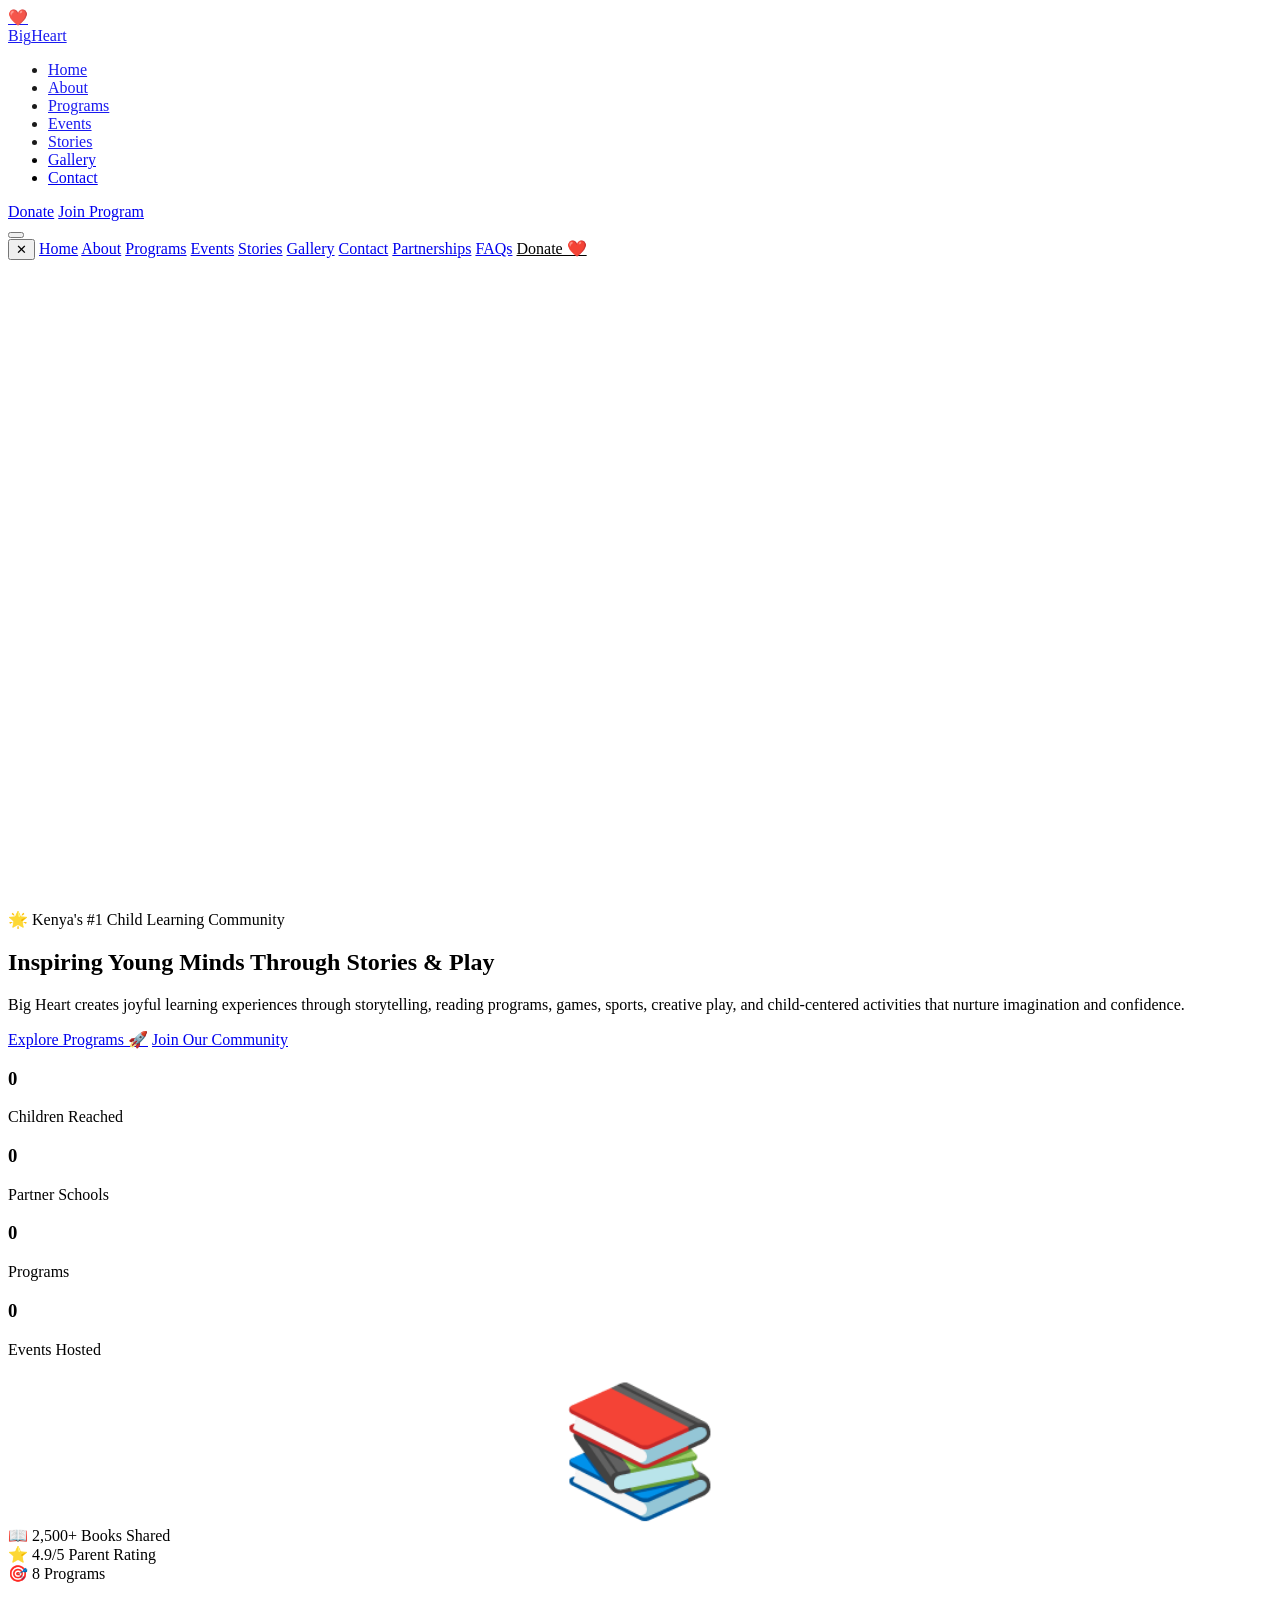
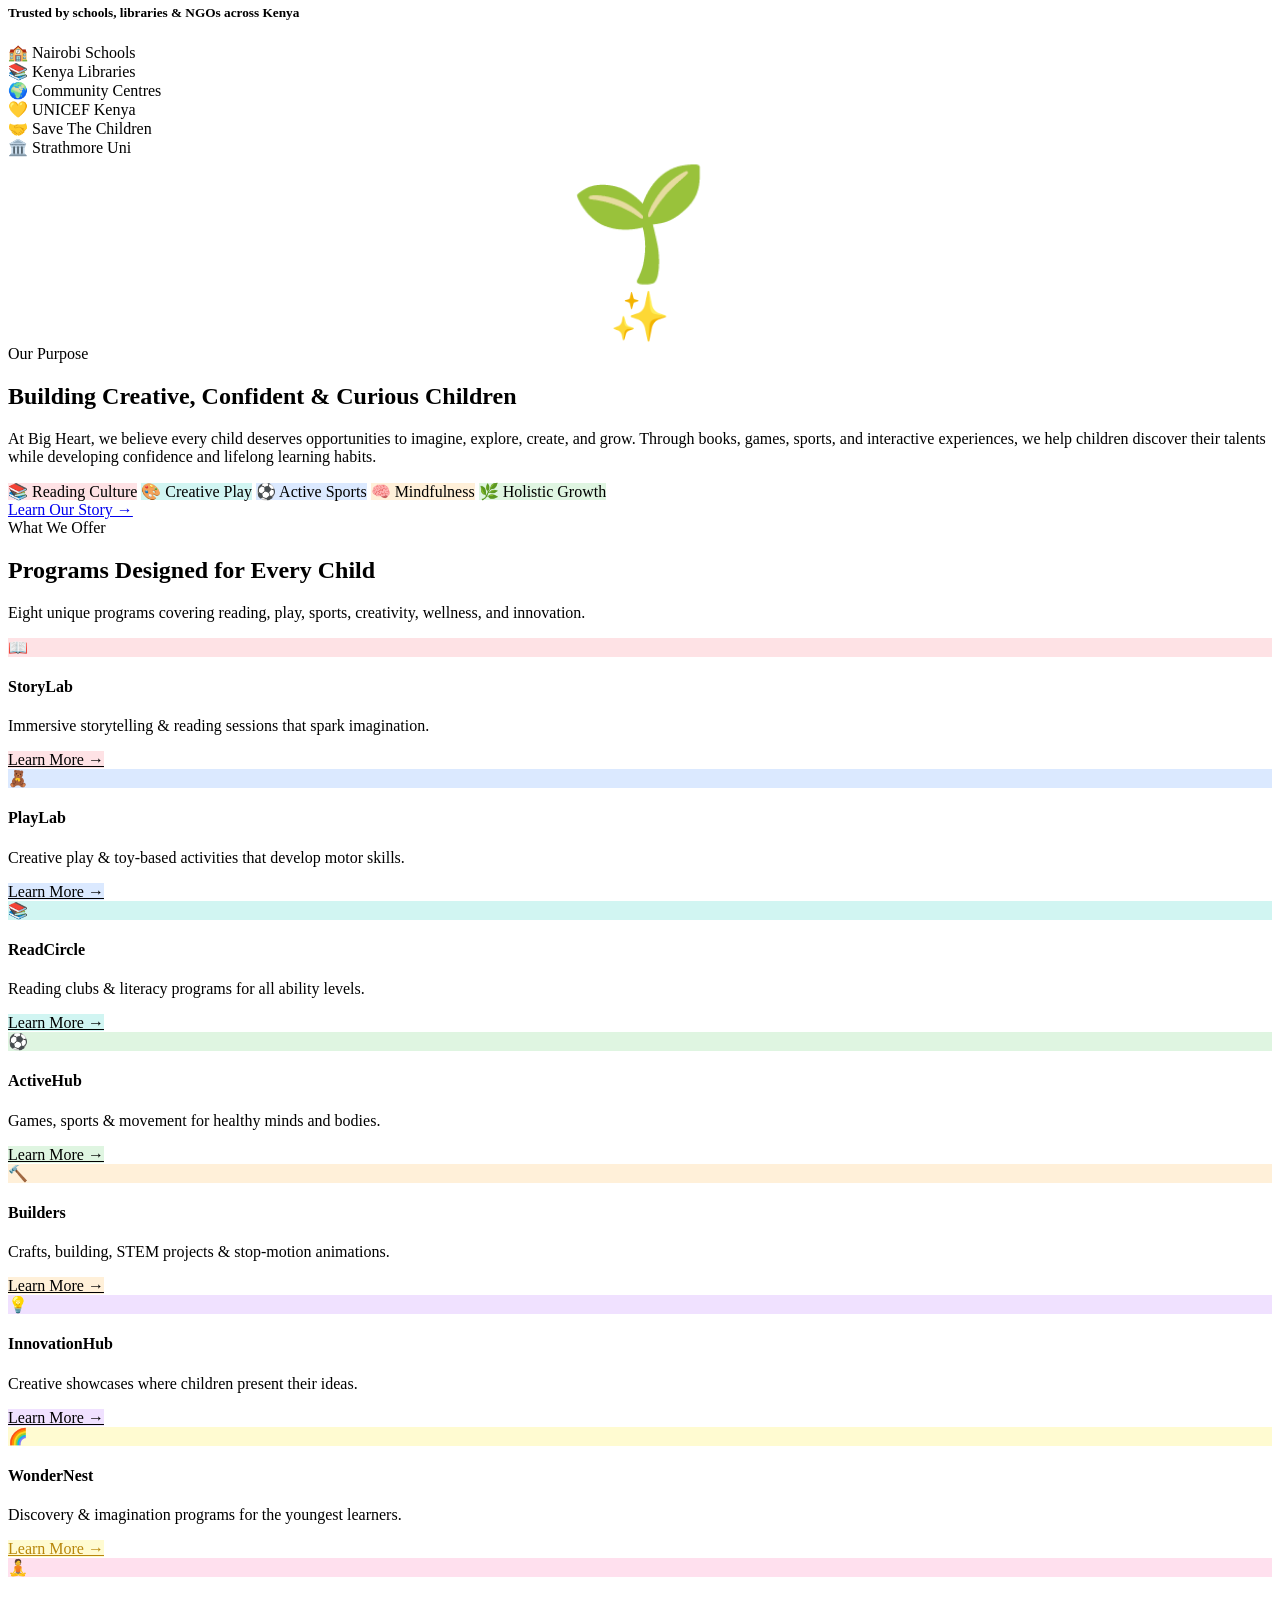
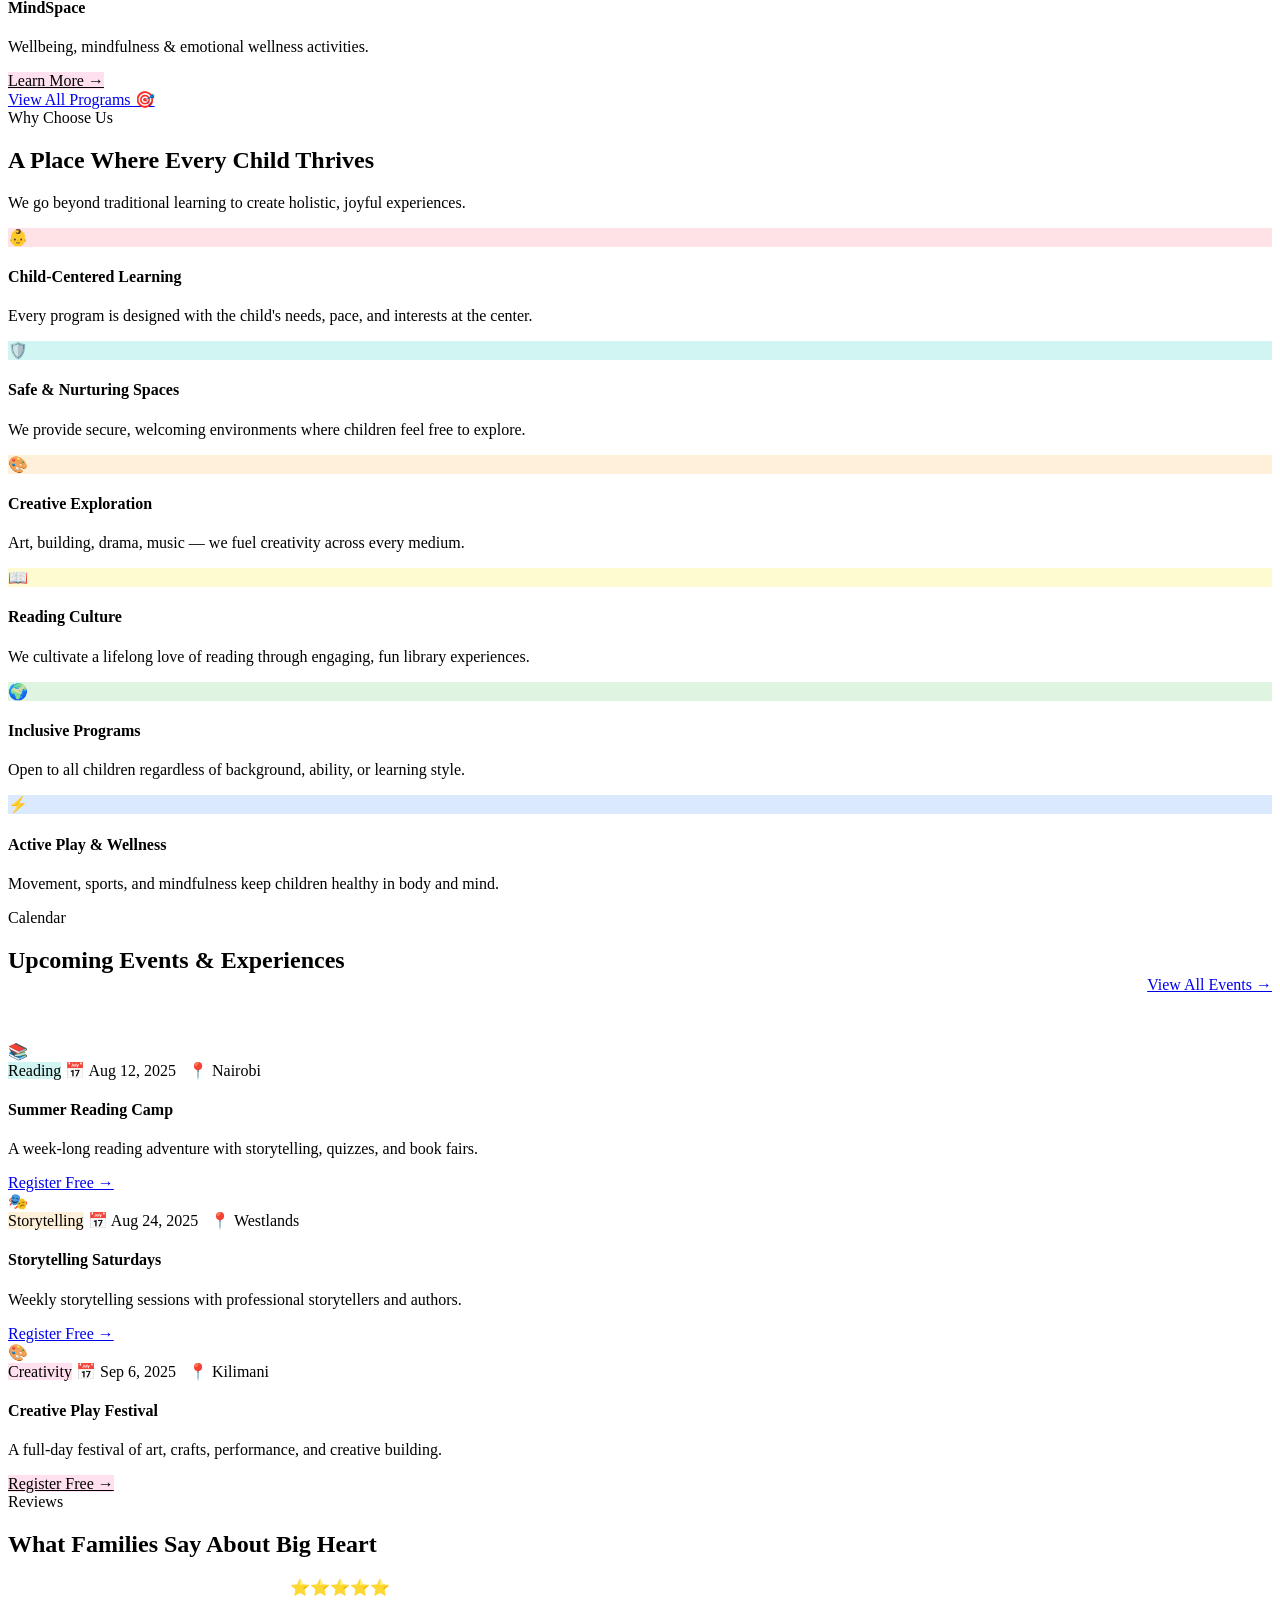
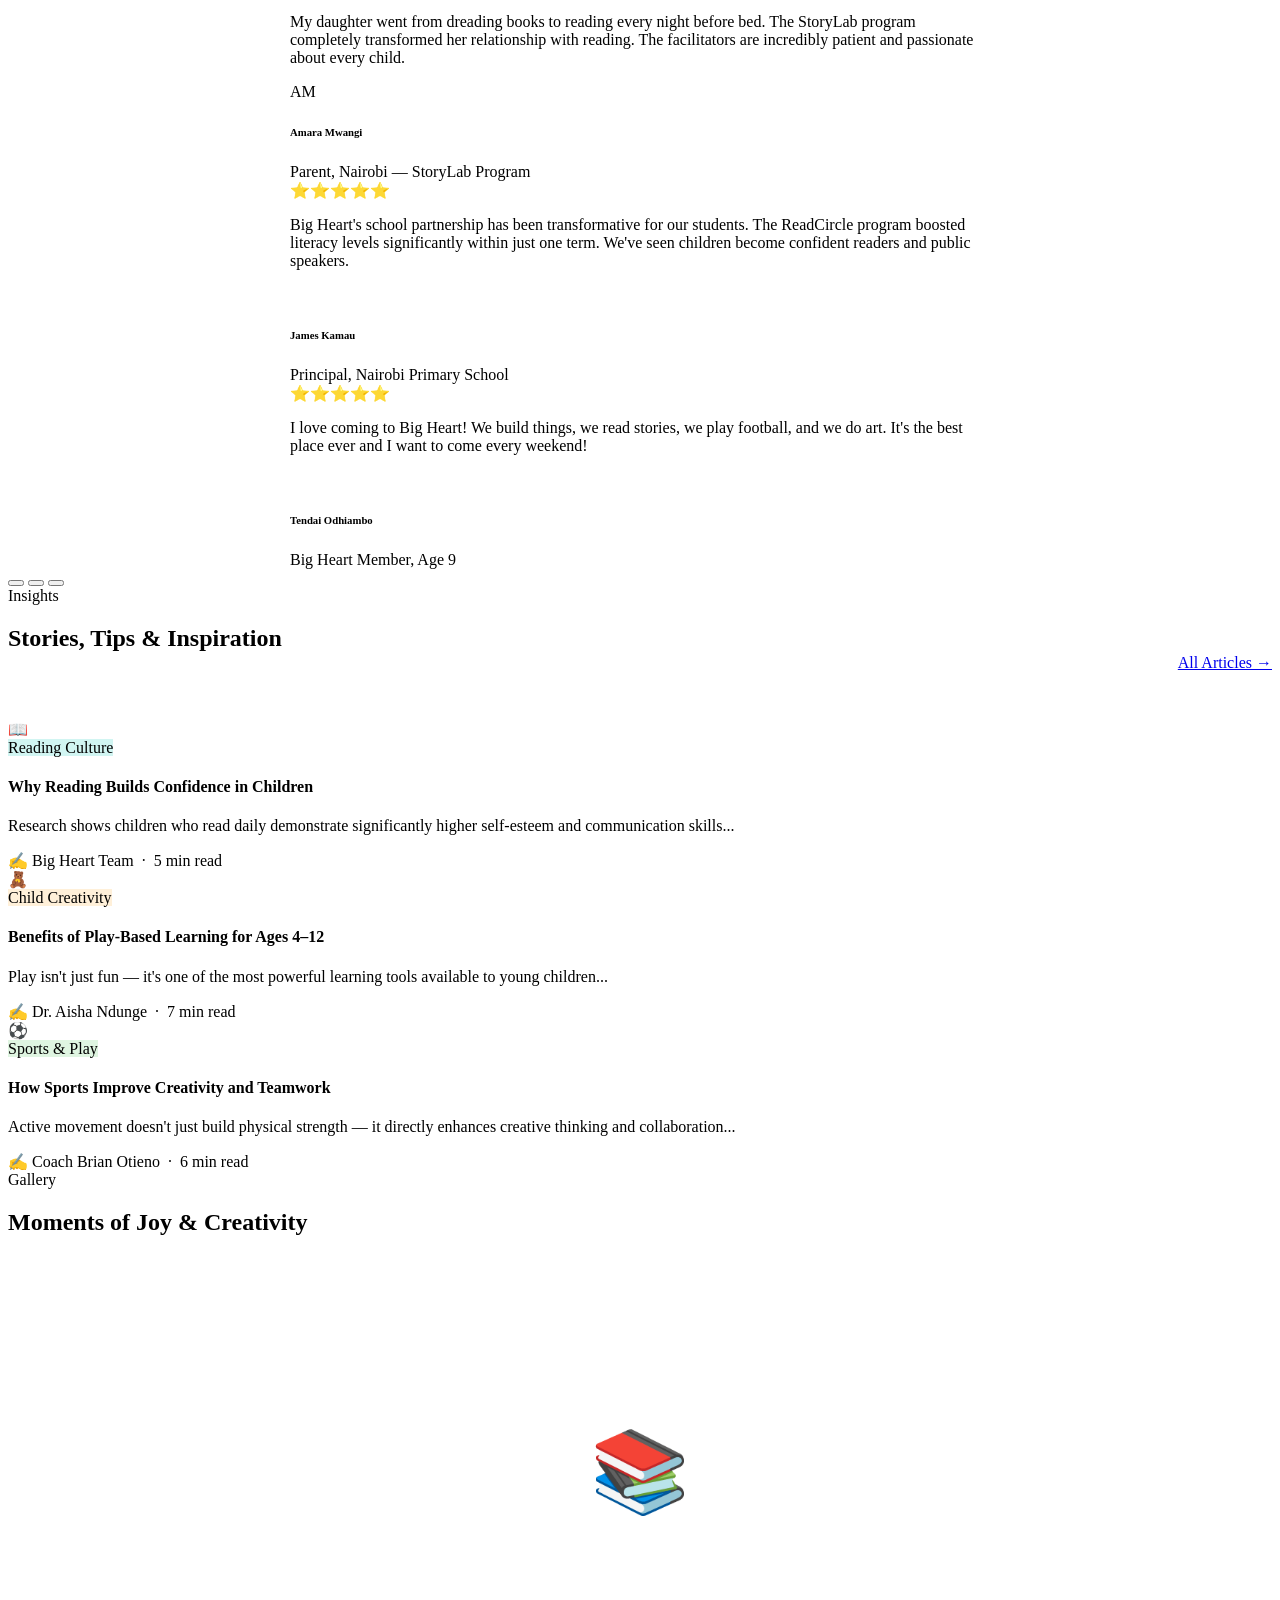
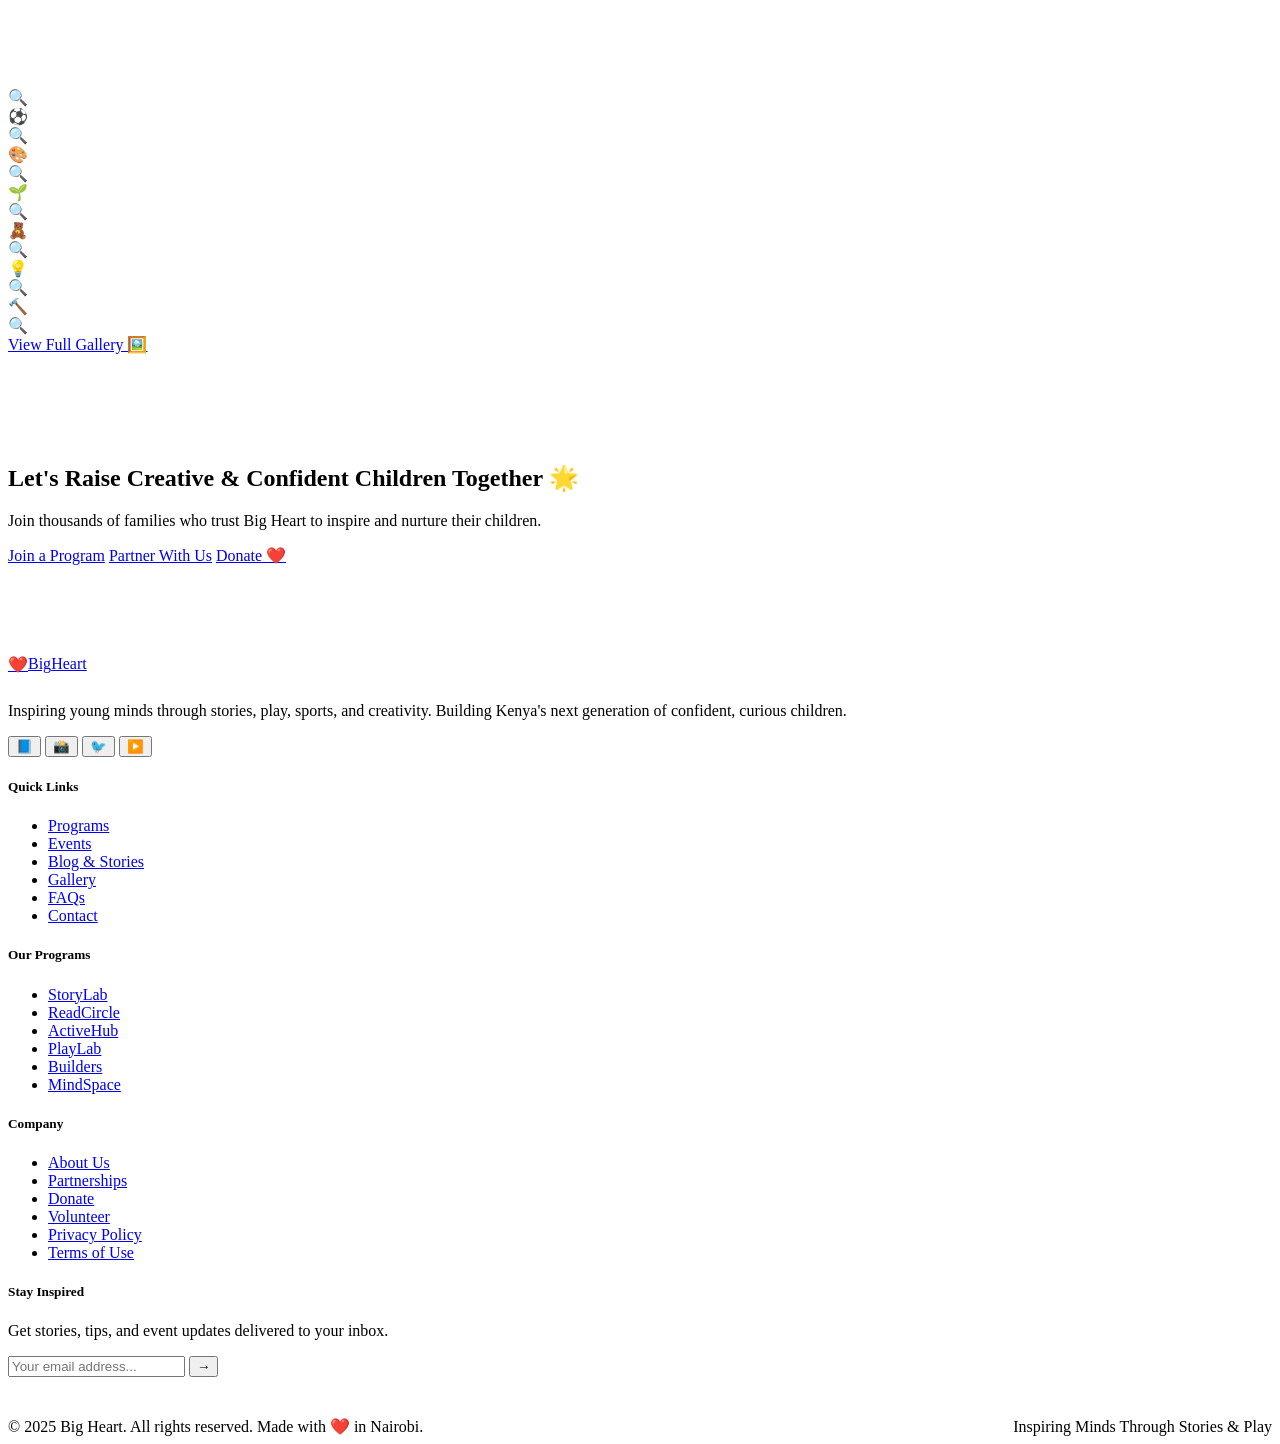
==== index.html @ 37928554 "big heart" ====
<!DOCTYPE html>
<html lang="en">
<head>
  <meta charset="UTF-8" />
  <meta name="viewport" content="width=device-width, initial-scale=1.0" />
  <title>Big Heart — Inspiring Minds Through Stories & Play</title>
  <meta name="description" content="Big Heart creates joyful learning experiences through storytelling, reading programs, games, sports, creative play, and child-centered activities." />
  <link rel="stylesheet" href="css/style.css" />
  <style>
    /* Homepage specific */
    .hero { background: var(--cream); }
    .programs-section { background: var(--parchment); }
    .why-section { background: white; }
    .events-section { background: var(--cream); }
    .blog-section { background: var(--parchment); }
    .gallery-section { background: white; }
    .cta-section { background: var(--gray); padding: 90px 0; }
  </style>
</head>
<body>

<!-- NAVIGATION -->
<nav class="navbar" role="navigation">
  <div class="container nav-inner">
    <a href="index.html" class="nav-logo">
      <div class="nav-logo-icon">❤️</div>
      <span class="nav-logo-text">Big<span>Heart</span></span>
    </a>
    <ul class="nav-links">
      <li><a href="index.html">Home</a></li>
      <li><a href="about.html">About</a></li>
      <li><a href="programs.html">Programs</a></li>
      <li><a href="events.html">Events</a></li>
      <li><a href="stories.html">Stories</a></li>
      <li><a href="gallery.html">Gallery</a></li>
      <li><a href="contact.html">Contact</a></li>
    </ul>
    <div class="nav-actions">
      <a href="donate.html" class="btn btn-primary btn-sm">Donate</a>
      <a href="programs.html" class="btn btn-secondary btn-sm">Join Program</a>
    </div>
    <button class="hamburger" aria-label="Open menu">
      <span></span><span></span><span></span>
    </button>
  </div>
</nav>

<!-- MOBILE NAV -->
<div class="mobile-nav">
  <button class="mobile-close">✕</button>
  <a href="index.html">Home</a>
  <a href="about.html">About</a>
  <a href="programs.html">Programs</a>
  <a href="events.html">Events</a>
  <a href="stories.html">Stories</a>
  <a href="gallery.html">Gallery</a>
  <a href="contact.html">Contact</a>
  <a href="partnerships.html">Partnerships</a>
  <a href="faq.html">FAQs</a>
  <a href="donate.html" style="color:var(--red);">Donate ❤️</a>
</div>

<!-- HERO -->
<section class="hero">
  <!-- Floating background shapes -->
  <div class="float-shape" style="width:300px;height:300px;background:var(--yellow);top:-80px;right:10%;animation-delay:0s;"></div>
  <div class="float-shape" style="width:200px;height:200px;background:var(--red);bottom:10%;right:5%;animation-delay:1.5s;"></div>
  <div class="float-shape" style="width:150px;height:150px;background:var(--teal);top:30%;left:-60px;animation-delay:0.8s;"></div>

  <div class="container">
    <div class="hero-inner">
      <div class="hero-content fade-in">
        <div class="hero-badge">
          <span>🌟</span> Kenya's #1 Child Learning Community
        </div>
        <h1>Inspiring Young Minds Through <span>Stories</span> & <span class="teal">Play</span></h1>
        <p class="hero-sub">Big Heart creates joyful learning experiences through storytelling, reading programs, games, sports, creative play, and child-centered activities that nurture imagination and confidence.</p>
        <div class="hero-ctas">
          <a href="programs.html" class="btn btn-primary btn-lg">Explore Programs 🚀</a>
          <a href="about.html" class="btn btn-secondary btn-lg">Join Our Community</a>
        </div>
        <div class="hero-stats">
          <div class="stat-item">
            <h3><span data-count="2500" data-suffix="+">0</span></h3>
            <p>Children Reached</p>
          </div>
          <div class="stat-item">
            <h3><span data-count="48" data-suffix="+">0</span></h3>
            <p>Partner Schools</p>
          </div>
          <div class="stat-item">
            <h3><span data-count="8">0</span></h3>
            <p>Programs</p>
          </div>
          <div class="stat-item">
            <h3><span data-count="120" data-suffix="+">0</span></h3>
            <p>Events Hosted</p>
          </div>
        </div>
      </div>

      <div class="hero-visual fade-in">
        <div class="hero-img-wrapper">
          <!-- Decorative circle with emoji art when no real image -->
          <div style="width:100%;height:100%;display:flex;align-items:center;justify-content:center;font-size:8rem;background:linear-gradient(135deg,var(--yellow),var(--orange),var(--red));">📚</div>
        </div>
        <div class="hero-float hero-float-1">
          <span>📖</span> 2,500+ Books Shared
        </div>
        <div class="hero-float hero-float-2">
          <span>⭐</span> 4.9/5 Parent Rating
        </div>
        <div class="hero-float hero-float-3">
          <span>🎯</span> 8 Programs
        </div>
      </div>
    </div>
  </div>
</section>

<!-- TRUSTED BY -->
<div class="trusted-bar">
  <div class="container">
    <h5>Trusted by schools, libraries & NGOs across Kenya</h5>
    <div class="logo-strip">
      <div class="logo-item"><span class="logo-icon">🏫</span> Nairobi Schools</div>
      <div class="logo-item"><span class="logo-icon">📚</span> Kenya Libraries</div>
      <div class="logo-item"><span class="logo-icon">🌍</span> Community Centres</div>
      <div class="logo-item"><span class="logo-icon">💛</span> UNICEF Kenya</div>
      <div class="logo-item"><span class="logo-icon">🤝</span> Save The Children</div>
      <div class="logo-item"><span class="logo-icon">🏛️</span> Strathmore Uni</div>
    </div>
  </div>
</div>

<!-- ABOUT PREVIEW -->
<section class="about-preview">
  <div class="container">
    <div class="about-split">
      <div class="about-img-block fade-in">
        <div class="about-img-main" style="background:linear-gradient(135deg,var(--teal),var(--blue));display:flex;align-items:center;justify-content:center;font-size:7rem;">🌱</div>
        <div class="about-img-accent" style="background:linear-gradient(135deg,var(--yellow),var(--orange));display:flex;align-items:center;justify-content:center;font-size:3rem;">✨</div>
      </div>
      <div class="about-text fade-in">
        <span class="section-label section-label-teal">Our Purpose</span>
        <h2 class="section-title">Building Creative, <span style="color:var(--red);">Confident</span> & Curious Children</h2>
        <p>At Big Heart, we believe every child deserves opportunities to imagine, explore, create, and grow. Through books, games, sports, and interactive experiences, we help children discover their talents while developing confidence and lifelong learning habits.</p>
        <div class="about-values">
          <span class="value-tag" style="background:#FEE2E5;color:var(--red);">📚 Reading Culture</span>
          <span class="value-tag" style="background:#D1F5F2;color:var(--teal);">🎨 Creative Play</span>
          <span class="value-tag" style="background:#DBE9FF;color:var(--blue);">⚽ Active Sports</span>
          <span class="value-tag" style="background:#FFF0D9;color:var(--orange);">🧠 Mindfulness</span>
          <span class="value-tag" style="background:#DFF5E1;color:var(--green);">🌿 Holistic Growth</span>
        </div>
        <a href="about.html" class="btn btn-primary">Learn Our Story →</a>
      </div>
    </div>
  </div>
</section>

<!-- PROGRAMS OVERVIEW -->
<section class="programs-section">
  <div class="container">
    <div class="section-header center">
      <span class="section-label section-label-orange">What We Offer</span>
      <h2 class="section-title">Programs Designed for <span style="color:var(--red);">Every Child</span></h2>
      <p class="section-subtitle">Eight unique programs covering reading, play, sports, creativity, wellness, and innovation.</p>
    </div>

    <div class="grid-4">
      <div class="program-card fade-in" style="border-top-color:var(--red);">
        <div class="card-icon" style="background:#FEE2E5;">📖</div>
        <h4>StoryLab</h4>
        <p>Immersive storytelling & reading sessions that spark imagination.</p>
        <a href="programs.html#storylab" class="btn btn-sm" style="background:#FEE2E5;color:var(--red);">Learn More →</a>
      </div>
      <div class="program-card fade-in" style="border-top-color:var(--blue);">
        <div class="card-icon" style="background:#DBE9FF;">🧸</div>
        <h4>PlayLab</h4>
        <p>Creative play & toy-based activities that develop motor skills.</p>
        <a href="programs.html#playlab" class="btn btn-sm" style="background:#DBE9FF;color:var(--blue);">Learn More →</a>
      </div>
      <div class="program-card fade-in" style="border-top-color:var(--teal);">
        <div class="card-icon" style="background:#D1F5F2;">📚</div>
        <h4>ReadCircle</h4>
        <p>Reading clubs & literacy programs for all ability levels.</p>
        <a href="programs.html#readcircle" class="btn btn-sm" style="background:#D1F5F2;color:var(--teal);">Learn More →</a>
      </div>
      <div class="program-card fade-in" style="border-top-color:var(--green);">
        <div class="card-icon" style="background:#DFF5E1;">⚽</div>
        <h4>ActiveHub</h4>
        <p>Games, sports & movement for healthy minds and bodies.</p>
        <a href="programs.html#activehub" class="btn btn-sm" style="background:#DFF5E1;color:var(--green);">Learn More →</a>
      </div>
      <div class="program-card fade-in" style="border-top-color:var(--orange);">
        <div class="card-icon" style="background:#FFF0D9;">🔨</div>
        <h4>Builders</h4>
        <p>Crafts, building, STEM projects & stop-motion animations.</p>
        <a href="programs.html#builders" class="btn btn-sm" style="background:#FFF0D9;color:var(--orange);">Learn More →</a>
      </div>
      <div class="program-card fade-in" style="border-top-color:var(--purple);">
        <div class="card-icon" style="background:#F0E1FF;">💡</div>
        <h4>InnovationHub</h4>
        <p>Creative showcases where children present their ideas.</p>
        <a href="programs.html#innovationhub" class="btn btn-sm" style="background:#F0E1FF;color:var(--purple);">Learn More →</a>
      </div>
      <div class="program-card fade-in" style="border-top-color:var(--yellow);">
        <div class="card-icon" style="background:#FFFBD1;">🌈</div>
        <h4>WonderNest</h4>
        <p>Discovery & imagination programs for the youngest learners.</p>
        <a href="programs.html#wondernest" class="btn btn-sm" style="background:#FFFBD1;color:#b8860b;">Learn More →</a>
      </div>
      <div class="program-card fade-in" style="border-top-color:var(--pink);">
        <div class="card-icon" style="background:#FFE0EE;">🧘</div>
        <h4>MindSpace</h4>
        <p>Wellbeing, mindfulness & emotional wellness activities.</p>
        <a href="programs.html#mindspace" class="btn btn-sm" style="background:#FFE0EE;color:var(--pink);">Learn More →</a>
      </div>
    </div>
    <div class="text-center mt-48">
      <a href="programs.html" class="btn btn-primary btn-lg">View All Programs 🎯</a>
    </div>
  </div>
</section>

<!-- WHY CHOOSE BIG HEART -->
<section class="why-section">
  <div class="container">
    <div class="section-header center">
      <span class="section-label section-label-blue">Why Choose Us</span>
      <h2 class="section-title">A Place Where <span style="color:var(--red);">Every Child</span> Thrives</h2>
      <p class="section-subtitle">We go beyond traditional learning to create holistic, joyful experiences.</p>
    </div>
    <div class="grid-3">
      <div class="why-card fade-in">
        <div class="why-icon" style="background:#FEE2E5;">👶</div>
        <h4>Child-Centered Learning</h4>
        <p>Every program is designed with the child's needs, pace, and interests at the center.</p>
      </div>
      <div class="why-card fade-in">
        <div class="why-icon" style="background:#D1F5F2;">🛡️</div>
        <h4>Safe & Nurturing Spaces</h4>
        <p>We provide secure, welcoming environments where children feel free to explore.</p>
      </div>
      <div class="why-card fade-in">
        <div class="why-icon" style="background:#FFF0D9;">🎨</div>
        <h4>Creative Exploration</h4>
        <p>Art, building, drama, music — we fuel creativity across every medium.</p>
      </div>
      <div class="why-card fade-in">
        <div class="why-icon" style="background:#FFFBD1;">📖</div>
        <h4>Reading Culture</h4>
        <p>We cultivate a lifelong love of reading through engaging, fun library experiences.</p>
      </div>
      <div class="why-card fade-in">
        <div class="why-icon" style="background:#DFF5E1;">🌍</div>
        <h4>Inclusive Programs</h4>
        <p>Open to all children regardless of background, ability, or learning style.</p>
      </div>
      <div class="why-card fade-in">
        <div class="why-icon" style="background:#DBE9FF;">⚡</div>
        <h4>Active Play & Wellness</h4>
        <p>Movement, sports, and mindfulness keep children healthy in body and mind.</p>
      </div>
    </div>
  </div>
</section>

<!-- EVENTS -->
<section class="events-section">
  <div class="container">
    <div class="section-header" style="display:flex;align-items:flex-end;justify-content:space-between;gap:24px;flex-wrap:wrap;margin-bottom:48px;">
      <div>
        <span class="section-label section-label-red">Calendar</span>
        <h2 class="section-title">Upcoming Events & <span style="color:var(--red);">Experiences</span></h2>
      </div>
      <a href="events.html" class="btn btn-secondary">View All Events →</a>
    </div>
    <div class="grid-3">
      <div class="event-card fade-in">
        <div class="event-img-placeholder" style="background:linear-gradient(135deg,var(--teal),var(--blue));">📚</div>
        <div class="event-body">
          <div class="event-meta">
            <span class="event-tag" style="background:#D1F5F2;color:var(--teal);">Reading</span>
            📅 Aug 12, 2025 &nbsp; 📍 Nairobi
          </div>
          <h4>Summer Reading Camp</h4>
          <p>A week-long reading adventure with storytelling, quizzes, and book fairs.</p>
          <a href="events.html" class="btn btn-sm btn-teal">Register Free →</a>
        </div>
      </div>
      <div class="event-card fade-in">
        <div class="event-img-placeholder" style="background:linear-gradient(135deg,var(--yellow),var(--orange));">🎭</div>
        <div class="event-body">
          <div class="event-meta">
            <span class="event-tag" style="background:#FFF0D9;color:var(--orange);">Storytelling</span>
            📅 Aug 24, 2025 &nbsp; 📍 Westlands
          </div>
          <h4>Storytelling Saturdays</h4>
          <p>Weekly storytelling sessions with professional storytellers and authors.</p>
          <a href="events.html" class="btn btn-sm btn-orange">Register Free →</a>
        </div>
      </div>
      <div class="event-card fade-in">
        <div class="event-img-placeholder" style="background:linear-gradient(135deg,var(--pink),var(--purple));">🎨</div>
        <div class="event-body">
          <div class="event-meta">
            <span class="event-tag" style="background:#FFE0EE;color:var(--pink);">Creativity</span>
            📅 Sep 6, 2025 &nbsp; 📍 Kilimani
          </div>
          <h4>Creative Play Festival</h4>
          <p>A full-day festival of art, crafts, performance, and creative building.</p>
          <a href="events.html" class="btn btn-sm" style="background:#FFE0EE;color:var(--pink);">Register Free →</a>
        </div>
      </div>
    </div>
  </div>
</section>

<!-- TESTIMONIALS -->
<section class="testimonials-section">
  <div class="container">
    <div class="section-header center">
      <span class="section-label section-label-green">Reviews</span>
      <h2 class="section-title">What Families Say About <span style="color:var(--red);">Big Heart</span></h2>
    </div>
    <div class="carousel">
      <div class="carousel-track">
        <div class="carousel-slide">
          <div style="max-width:700px;margin:0 auto;">
            <div class="testimonial-card">
              <div class="stars">⭐⭐⭐⭐⭐</div>
              <p>My daughter went from dreading books to reading every night before bed. The StoryLab program completely transformed her relationship with reading. The facilitators are incredibly patient and passionate about every child.</p>
              <div class="testimonial-author">
                <div class="author-avatar" style="background:var(--yellow);color:var(--night);">AM</div>
                <div class="author-info">
                  <h6>Amara Mwangi</h6>
                  <span>Parent, Nairobi — StoryLab Program</span>
                </div>
              </div>
            </div>
          </div>
        </div>
        <div class="carousel-slide">
          <div style="max-width:700px;margin:0 auto;">
            <div class="testimonial-card">
              <div class="stars">⭐⭐⭐⭐⭐</div>
              <p>Big Heart's school partnership has been transformative for our students. The ReadCircle program boosted literacy levels significantly within just one term. We've seen children become confident readers and public speakers.</p>
              <div class="testimonial-author">
                <div class="author-avatar" style="background:var(--teal);color:white;">JK</div>
                <div class="author-info">
                  <h6>James Kamau</h6>
                  <span>Principal, Nairobi Primary School</span>
                </div>
              </div>
            </div>
          </div>
        </div>
        <div class="carousel-slide">
          <div style="max-width:700px;margin:0 auto;">
            <div class="testimonial-card">
              <div class="stars">⭐⭐⭐⭐⭐</div>
              <p>I love coming to Big Heart! We build things, we read stories, we play football, and we do art. It's the best place ever and I want to come every weekend!</p>
              <div class="testimonial-author">
                <div class="author-avatar" style="background:var(--red);color:white;">TO</div>
                <div class="author-info">
                  <h6>Tendai Odhiambo</h6>
                  <span>Big Heart Member, Age 9</span>
                </div>
              </div>
            </div>
          </div>
        </div>
      </div>
    </div>
    <div class="carousel-dots">
      <button class="dot active"></button>
      <button class="dot"></button>
      <button class="dot"></button>
    </div>
  </div>
</section>

<!-- BLOG PREVIEW -->
<section class="blog-section">
  <div class="container">
    <div class="section-header" style="display:flex;align-items:flex-end;justify-content:space-between;gap:24px;flex-wrap:wrap;margin-bottom:48px;">
      <div>
        <span class="section-label section-label-purple">Insights</span>
        <h2 class="section-title">Stories, Tips & <span style="color:var(--red);">Inspiration</span></h2>
      </div>
      <a href="stories.html" class="btn btn-secondary">All Articles →</a>
    </div>
    <div class="grid-3">
      <div class="blog-card fade-in">
        <div class="blog-img" style="background:linear-gradient(135deg,var(--teal),var(--blue));">📖</div>
        <div class="blog-body">
          <span class="blog-tag" style="background:#D1F5F2;color:var(--teal);">Reading Culture</span>
          <h4>Why Reading Builds Confidence in Children</h4>
          <p>Research shows children who read daily demonstrate significantly higher self-esteem and communication skills...</p>
          <div class="blog-meta">✍️ Big Heart Team &nbsp;·&nbsp; 5 min read</div>
        </div>
      </div>
      <div class="blog-card fade-in">
        <div class="blog-img" style="background:linear-gradient(135deg,var(--yellow),var(--orange));">🧸</div>
        <div class="blog-body">
          <span class="blog-tag" style="background:#FFF0D9;color:var(--orange);">Child Creativity</span>
          <h4>Benefits of Play-Based Learning for Ages 4–12</h4>
          <p>Play isn't just fun — it's one of the most powerful learning tools available to young children...</p>
          <div class="blog-meta">✍️ Dr. Aisha Ndunge &nbsp;·&nbsp; 7 min read</div>
        </div>
      </div>
      <div class="blog-card fade-in">
        <div class="blog-img" style="background:linear-gradient(135deg,var(--green),var(--teal));">⚽</div>
        <div class="blog-body">
          <span class="blog-tag" style="background:#DFF5E1;color:var(--green);">Sports & Play</span>
          <h4>How Sports Improve Creativity and Teamwork</h4>
          <p>Active movement doesn't just build physical strength — it directly enhances creative thinking and collaboration...</p>
          <div class="blog-meta">✍️ Coach Brian Otieno &nbsp;·&nbsp; 6 min read</div>
        </div>
      </div>
    </div>
  </div>
</section>

<!-- GALLERY PREVIEW -->
<section class="gallery-section">
  <div class="container">
    <div class="section-header center">
      <span class="section-label section-label-pink">Gallery</span>
      <h2 class="section-title">Moments of <span style="color:var(--red);">Joy</span> & Creativity</h2>
    </div>
    <div class="gallery-grid">
      <div class="gallery-item fade-in">
        <div class="gallery-thumb-placeholder" style="background:linear-gradient(135deg,var(--teal),var(--blue));height:432px;font-size:5rem;display:flex;align-items:center;justify-content:center;">📚</div>
        <div class="gallery-overlay"><span>🔍</span></div>
      </div>
      <div class="gallery-item fade-in">
        <div class="gallery-thumb-placeholder" style="background:linear-gradient(135deg,var(--yellow),var(--orange));">⚽</div>
        <div class="gallery-overlay"><span>🔍</span></div>
      </div>
      <div class="gallery-item fade-in">
        <div class="gallery-thumb-placeholder" style="background:linear-gradient(135deg,var(--pink),var(--purple));">🎨</div>
        <div class="gallery-overlay"><span>🔍</span></div>
      </div>
      <div class="gallery-item fade-in">
        <div class="gallery-thumb-placeholder" style="background:linear-gradient(135deg,var(--green),var(--teal));">🌱</div>
        <div class="gallery-overlay"><span>🔍</span></div>
      </div>
      <div class="gallery-item fade-in">
        <div class="gallery-thumb-placeholder" style="background:linear-gradient(135deg,var(--red),var(--orange));">🧸</div>
        <div class="gallery-overlay"><span>🔍</span></div>
      </div>
      <div class="gallery-item fade-in">
        <div class="gallery-thumb-placeholder" style="background:linear-gradient(135deg,var(--blue),var(--purple));">💡</div>
        <div class="gallery-overlay"><span>🔍</span></div>
      </div>
      <div class="gallery-item fade-in">
        <div class="gallery-thumb-placeholder" style="background:linear-gradient(135deg,var(--yellow),var(--green));">🔨</div>
        <div class="gallery-overlay"><span>🔍</span></div>
      </div>
    </div>
    <div class="text-center mt-48">
      <a href="gallery.html" class="btn btn-primary">View Full Gallery 🖼️</a>
    </div>
  </div>
</section>

<!-- CTA BANNER -->
<section class="cta-section">
  <div class="container">
    <div class="cta-banner">
      <div class="float-shape" style="position:absolute;width:200px;height:200px;background:rgba(255,255,255,0.1);top:-40px;left:-40px;"></div>
      <div class="float-shape" style="position:absolute;width:150px;height:150px;background:rgba(255,255,255,0.1);bottom:-20px;right:80px;animation-delay:1s;"></div>
      <h2>Let's Raise Creative & Confident Children Together 🌟</h2>
      <p>Join thousands of families who trust Big Heart to inspire and nurture their children.</p>
      <div class="cta-banner-btns">
        <a href="programs.html" class="btn btn-white btn-lg">Join a Program</a>
        <a href="partnerships.html" class="btn btn-ghost btn-lg">Partner With Us</a>
        <a href="donate.html" class="btn btn-white btn-lg">Donate ❤️</a>
      </div>
    </div>
  </div>
</section>

<!-- FOOTER -->
<footer>
  <div class="container">
    <div class="footer-grid">
      <div class="footer-brand">
        <a href="index.html" class="nav-logo" style="margin-bottom:12px;display:inline-flex;">
          <div class="nav-logo-icon">❤️</div>
          <span class="nav-logo-text">Big<span>Heart</span></span>
        </a>
        <p>Inspiring young minds through stories, play, sports, and creativity. Building Kenya's next generation of confident, curious children.</p>
        <div class="footer-socials">
          <button class="social-btn">📘</button>
          <button class="social-btn">📸</button>
          <button class="social-btn">🐦</button>
          <button class="social-btn">▶️</button>
        </div>
      </div>
      <div>
        <h5>Quick Links</h5>
        <ul>
          <li><a href="programs.html">Programs</a></li>
          <li><a href="events.html">Events</a></li>
          <li><a href="stories.html">Blog & Stories</a></li>
          <li><a href="gallery.html">Gallery</a></li>
          <li><a href="faq.html">FAQs</a></li>
          <li><a href="contact.html">Contact</a></li>
        </ul>
      </div>
      <div>
        <h5>Our Programs</h5>
        <ul>
          <li><a href="programs.html#storylab">StoryLab</a></li>
          <li><a href="programs.html#readcircle">ReadCircle</a></li>
          <li><a href="programs.html#activehub">ActiveHub</a></li>
          <li><a href="programs.html#playlab">PlayLab</a></li>
          <li><a href="programs.html#builders">Builders</a></li>
          <li><a href="programs.html#mindspace">MindSpace</a></li>
        </ul>
      </div>
      <div>
        <h5>Company</h5>
        <ul>
          <li><a href="about.html">About Us</a></li>
          <li><a href="partnerships.html">Partnerships</a></li>
          <li><a href="donate.html">Donate</a></li>
          <li><a href="#">Volunteer</a></li>
          <li><a href="#">Privacy Policy</a></li>
          <li><a href="#">Terms of Use</a></li>
        </ul>
      </div>
      <div class="footer-newsletter">
        <h5>Stay Inspired</h5>
        <p>Get stories, tips, and event updates delivered to your inbox.</p>
        <div class="newsletter-form">
          <input type="email" placeholder="Your email address..." />
          <button>→</button>
        </div>
        <p style="margin-top:12px;font-size:0.8rem;color:rgba(255,255,255,0.35);">No spam. Unsubscribe anytime.</p>
      </div>
    </div>
  </div>
  <div class="footer-bottom">
    <div class="container" style="display:flex;align-items:center;justify-content:space-between;width:100%;flex-wrap:wrap;gap:12px;">
      <span>© 2025 Big Heart. All rights reserved. Made with ❤️ in Nairobi.</span>
      <span>Inspiring Minds Through Stories & Play</span>
    </div>
  </div>
</footer>

<script src="js/main.js"></script>
</body>
</html>
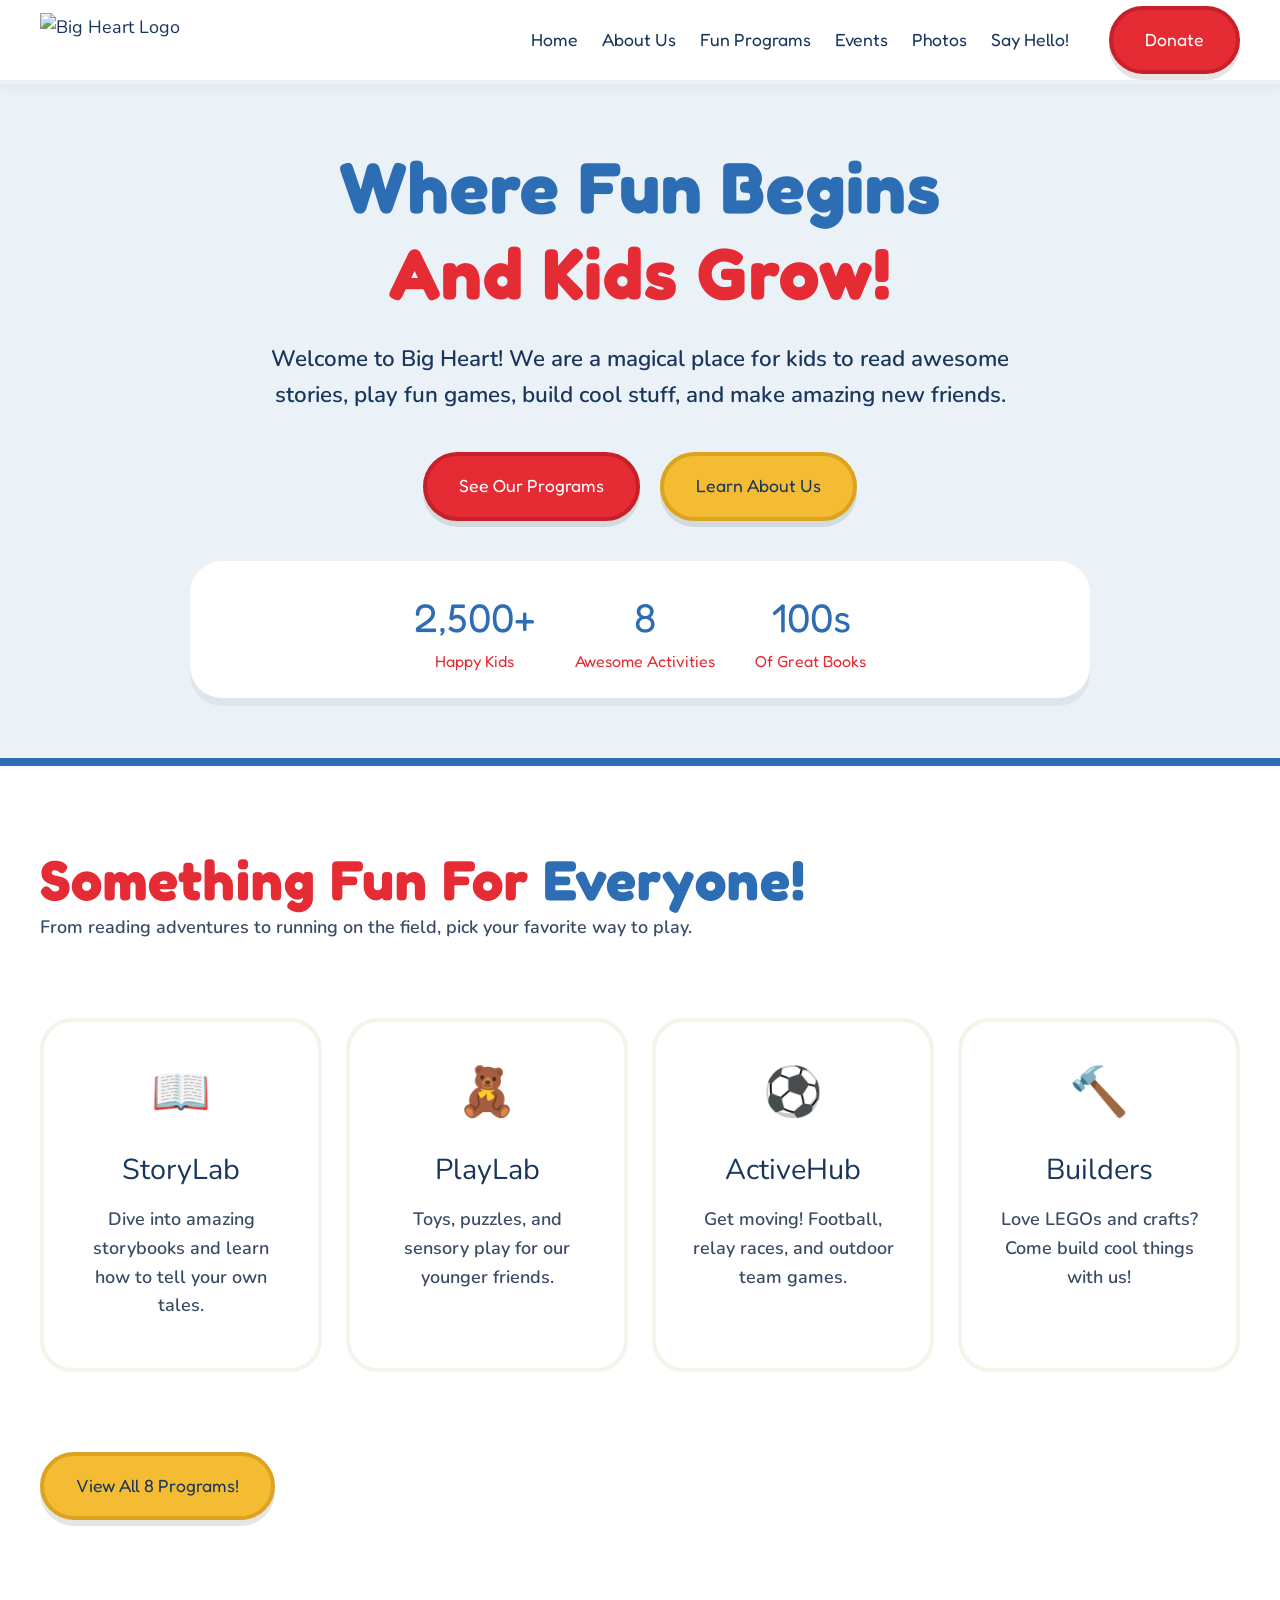
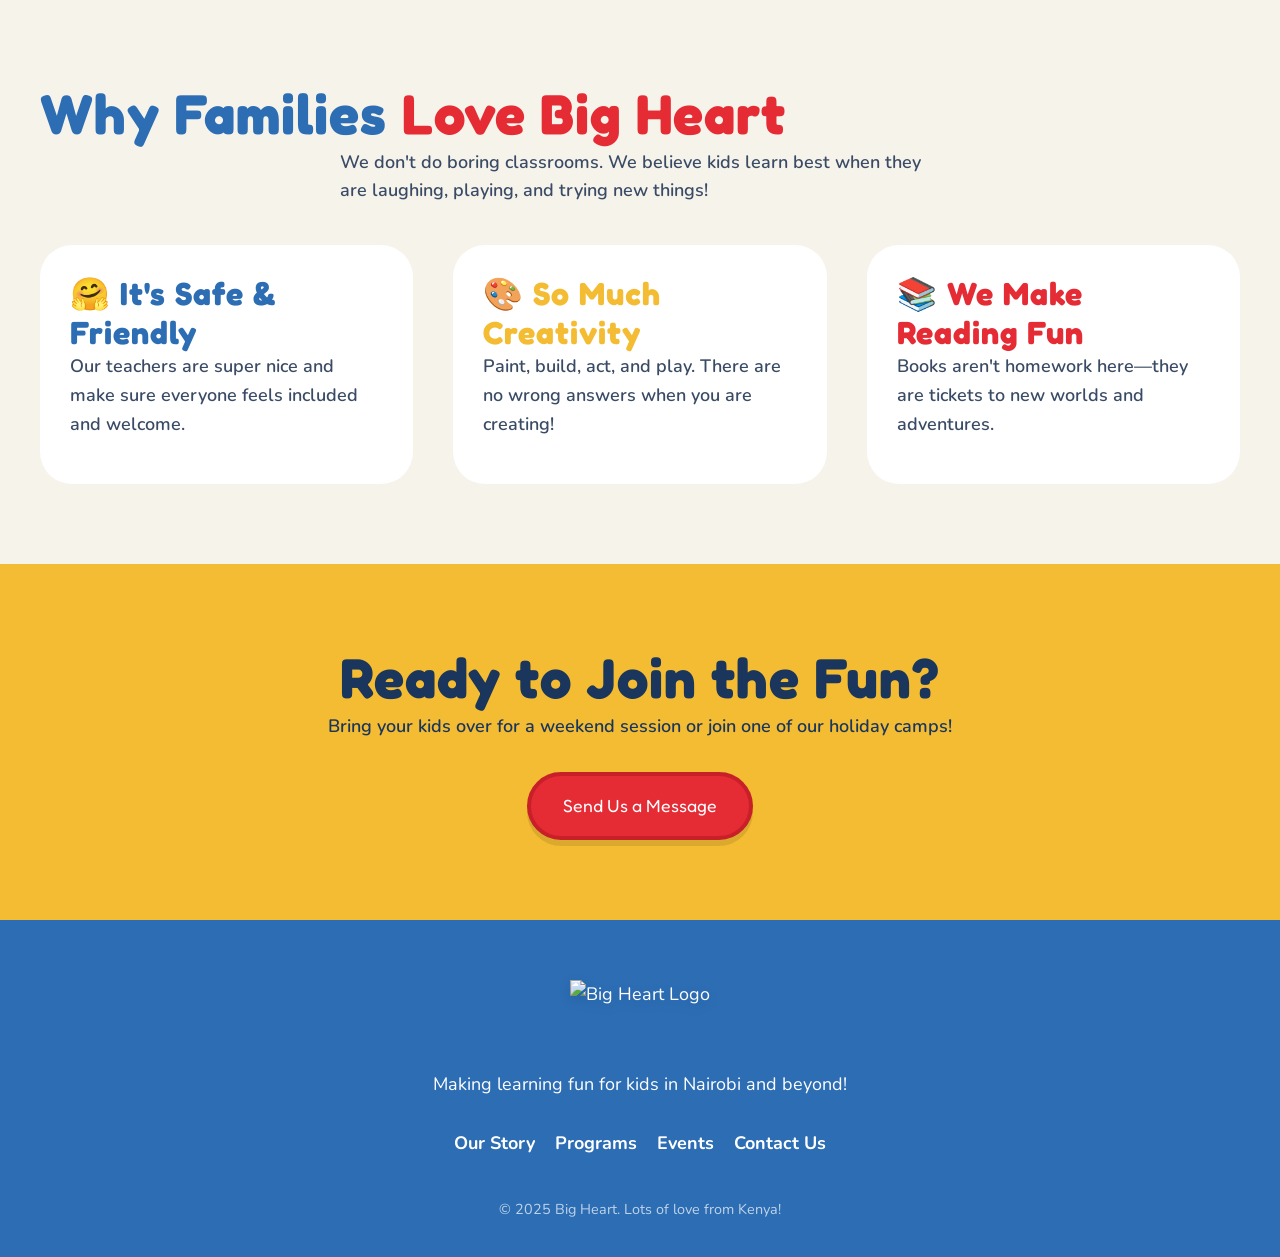
==== commit 8cec19fc: "gemini" ====
--- a/index.html
+++ b/index.html
@@ -3,555 +3,165 @@
 <head>
   <meta charset="UTF-8" />
   <meta name="viewport" content="width=device-width, initial-scale=1.0" />
-  <title>Big Heart — Inspiring Minds Through Stories & Play</title>
-  <meta name="description" content="Big Heart creates joyful learning experiences through storytelling, reading programs, games, sports, creative play, and child-centered activities." />
+  <title>Big Heart — Fun, Stories, & Play!</title>
+  <meta name="description" content="Welcome to Big Heart! We create super fun learning experiences through stories, sports, and creative play for kids in Kenya." />
   <link rel="stylesheet" href="css/style.css" />
-  <style>
-    /* Homepage specific */
-    .hero { background: var(--cream); }
-    .programs-section { background: var(--parchment); }
-    .why-section { background: white; }
-    .events-section { background: var(--cream); }
-    .blog-section { background: var(--parchment); }
-    .gallery-section { background: white; }
-    .cta-section { background: var(--gray); padding: 90px 0; }
-  </style>
 </head>
 <body>
 
 <!-- NAVIGATION -->
-<nav class="navbar" role="navigation">
+<nav class="navbar" role="navigation" aria-label="Main navigation">
   <div class="container nav-inner">
-    <a href="index.html" class="nav-logo">
-      <div class="nav-logo-icon">❤️</div>
-      <span class="nav-logo-text">Big<span>Heart</span></span>
+    
+    <!-- BRAND LOGO -->
+    <a href="index.html" class="nav-logo" aria-label="Big Heart Home">
+      <img src="images/logo.png" alt="Big Heart Logo" class="nav-logo-img" />
     </a>
+
     <ul class="nav-links">
       <li><a href="index.html">Home</a></li>
-      <li><a href="about.html">About</a></li>
-      <li><a href="programs.html">Programs</a></li>
+      <li><a href="about.html">About Us</a></li>
+      <li><a href="programs.html">Fun Programs</a></li>
       <li><a href="events.html">Events</a></li>
-      <li><a href="stories.html">Stories</a></li>
-      <li><a href="gallery.html">Gallery</a></li>
-      <li><a href="contact.html">Contact</a></li>
+      <li><a href="gallery.html">Photos</a></li>
+      <li><a href="contact.html">Say Hello!</a></li>
     </ul>
+
     <div class="nav-actions">
-      <a href="donate.html" class="btn btn-primary btn-sm">Donate</a>
-      <a href="programs.html" class="btn btn-secondary btn-sm">Join Program</a>
+      <a href="donate.html" class="btn btn-primary">Donate</a>
     </div>
-    <button class="hamburger" aria-label="Open menu">
-      <span></span><span></span><span></span>
-    </button>
   </div>
 </nav>
 
-<!-- MOBILE NAV -->
-<div class="mobile-nav">
-  <button class="mobile-close">✕</button>
-  <a href="index.html">Home</a>
-  <a href="about.html">About</a>
-  <a href="programs.html">Programs</a>
-  <a href="events.html">Events</a>
-  <a href="stories.html">Stories</a>
-  <a href="gallery.html">Gallery</a>
-  <a href="contact.html">Contact</a>
-  <a href="partnerships.html">Partnerships</a>
-  <a href="faq.html">FAQs</a>
-  <a href="donate.html" style="color:var(--red);">Donate ❤️</a>
-</div>
+<!-- HERO SECTION -->
+<section class="hero">
+  <div class="container">
+    <h1 class="hero-h1">
+      Where Fun Begins <br>
+      <span class="text-red">And Kids Grow!</span>
+    </h1>
 
-<!-- HERO -->
-<section class="hero">
-  <!-- Floating background shapes -->
-  <div class="float-shape" style="width:300px;height:300px;background:var(--yellow);top:-80px;right:10%;animation-delay:0s;"></div>
-  <div class="float-shape" style="width:200px;height:200px;background:var(--red);bottom:10%;right:5%;animation-delay:1.5s;"></div>
-  <div class="float-shape" style="width:150px;height:150px;background:var(--teal);top:30%;left:-60px;animation-delay:0.8s;"></div>
+    <p class="hero-deck">
+      Welcome to Big Heart! We are a magical place for kids to read awesome stories, play fun games, build cool stuff, and make amazing new friends.
+    </p>
 
-  <div class="container">
-    <div class="hero-inner">
-      <div class="hero-content fade-in">
-        <div class="hero-badge">
-          <span>🌟</span> Kenya's #1 Child Learning Community
-        </div>
-        <h1>Inspiring Young Minds Through <span>Stories</span> & <span class="teal">Play</span></h1>
-        <p class="hero-sub">Big Heart creates joyful learning experiences through storytelling, reading programs, games, sports, creative play, and child-centered activities that nurture imagination and confidence.</p>
-        <div class="hero-ctas">
-          <a href="programs.html" class="btn btn-primary btn-lg">Explore Programs 🚀</a>
-          <a href="about.html" class="btn btn-secondary btn-lg">Join Our Community</a>
-        </div>
-        <div class="hero-stats">
-          <div class="stat-item">
-            <h3><span data-count="2500" data-suffix="+">0</span></h3>
-            <p>Children Reached</p>
-          </div>
-          <div class="stat-item">
-            <h3><span data-count="48" data-suffix="+">0</span></h3>
-            <p>Partner Schools</p>
-          </div>
-          <div class="stat-item">
-            <h3><span data-count="8">0</span></h3>
-            <p>Programs</p>
-          </div>
-          <div class="stat-item">
-            <h3><span data-count="120" data-suffix="+">0</span></h3>
-            <p>Events Hosted</p>
-          </div>
-        </div>
+    <div class="hero-ctas">
+      <a href="programs.html" class="btn btn-primary">See Our Programs</a>
+      <a href="about.html" class="btn btn-secondary">Learn About Us</a>
+    </div>
+
+    <!-- Kid-Friendly Stats -->
+    <div class="hero-stats-bar">
+      <div class="stat-block">
+        <div class="stat-num">2,500+</div>
+        <div class="stat-label">Happy Kids</div>
       </div>
-
-      <div class="hero-visual fade-in">
-        <div class="hero-img-wrapper">
-          <!-- Decorative circle with emoji art when no real image -->
-          <div style="width:100%;height:100%;display:flex;align-items:center;justify-content:center;font-size:8rem;background:linear-gradient(135deg,var(--yellow),var(--orange),var(--red));">📚</div>
-        </div>
-        <div class="hero-float hero-float-1">
-          <span>📖</span> 2,500+ Books Shared
-        </div>
-        <div class="hero-float hero-float-2">
-          <span>⭐</span> 4.9/5 Parent Rating
-        </div>
-        <div class="hero-float hero-float-3">
-          <span>🎯</span> 8 Programs
-        </div>
+      <div class="stat-block">
+        <div class="stat-num text-red">8</div>
+        <div class="stat-label text-blue">Awesome Activities</div>
+      </div>
+      <div class="stat-block">
+        <div class="stat-num text-yellow">100s</div>
+        <div class="stat-label">Of Great Books</div>
       </div>
     </div>
   </div>
 </section>
 
-<!-- TRUSTED BY -->
-<div class="trusted-bar">
-  <div class="container">
-    <h5>Trusted by schools, libraries & NGOs across Kenya</h5>
-    <div class="logo-strip">
-      <div class="logo-item"><span class="logo-icon">🏫</span> Nairobi Schools</div>
-      <div class="logo-item"><span class="logo-icon">📚</span> Kenya Libraries</div>
-      <div class="logo-item"><span class="logo-icon">🌍</span> Community Centres</div>
-      <div class="logo-item"><span class="logo-icon">💛</span> UNICEF Kenya</div>
-      <div class="logo-item"><span class="logo-icon">🤝</span> Save The Children</div>
-      <div class="logo-item"><span class="logo-icon">🏛️</span> Strathmore Uni</div>
+<!-- PROGRAMS SECTION -->
+<section style="padding: 80px 0; background: var(--cream);">
+  <div class="container text-center">
+    <h2>Something Fun For <span class="text-blue">Everyone!</span></h2>
+    <p>From reading adventures to running on the field, pick your favorite way to play.</p>
+
+    <div class="programs-grid">
+      
+      <!-- StoryLab -->
+      <a href="programs.html#storylab" class="program-tile">
+        <div class="program-tile-icon">📖</div>
+        <div class="program-tile-name text-red">StoryLab</div>
+        <p>Dive into amazing storybooks and learn how to tell your own tales.</p>
+      </a>
+
+      <!-- PlayLab -->
+      <a href="programs.html#playlab" class="program-tile">
+        <div class="program-tile-icon">🧸</div>
+        <div class="program-tile-name text-blue">PlayLab</div>
+        <p>Toys, puzzles, and sensory play for our younger friends.</p>
+      </a>
+
+      <!-- ActiveHub -->
+      <a href="programs.html#activehub" class="program-tile">
+        <div class="program-tile-icon">⚽</div>
+        <div class="program-tile-name text-yellow">ActiveHub</div>
+        <p>Get moving! Football, relay races, and outdoor team games.</p>
+      </a>
+
+      <!-- Builders -->
+      <a href="programs.html#builders" class="program-tile">
+        <div class="program-tile-icon">🔨</div>
+        <div class="program-tile-name text-red">Builders</div>
+        <p>Love LEGOs and crafts? Come build cool things with us!</p>
+      </a>
+
     </div>
+    
+    <a href="programs.html" class="btn btn-secondary" style="margin-top: 20px;">View All 8 Programs!</a>
   </div>
-</div>
+</section>
 
-<!-- ABOUT PREVIEW -->
-<section class="about-preview">
-  <div class="container">
-    <div class="about-split">
-      <div class="about-img-block fade-in">
-        <div class="about-img-main" style="background:linear-gradient(135deg,var(--teal),var(--blue));display:flex;align-items:center;justify-content:center;font-size:7rem;">🌱</div>
-        <div class="about-img-accent" style="background:linear-gradient(135deg,var(--yellow),var(--orange));display:flex;align-items:center;justify-content:center;font-size:3rem;">✨</div>
+<!-- WHY KIDS LOVE US -->
+<section style="padding: 80px 0; background: var(--parchment);">
+  <div class="container text-center">
+    <h2 class="text-blue">Why Families <span class="text-red">Love Big Heart</span></h2>
+    <p style="max-width: 600px; margin: 0 auto 40px;">We don't do boring classrooms. We believe kids learn best when they are laughing, playing, and trying new things!</p>
+
+    <div style="display: flex; flex-wrap: wrap; gap: 40px; justify-content: center;">
+      <div style="flex: 1; min-width: 250px; background: white; padding: 30px; border-radius: var(--r-lg);">
+        <h3 class="text-blue">🤗 It's Safe & Friendly</h3>
+        <p>Our teachers are super nice and make sure everyone feels included and welcome.</p>
       </div>
-      <div class="about-text fade-in">
-        <span class="section-label section-label-teal">Our Purpose</span>
-        <h2 class="section-title">Building Creative, <span style="color:var(--red);">Confident</span> & Curious Children</h2>
-        <p>At Big Heart, we believe every child deserves opportunities to imagine, explore, create, and grow. Through books, games, sports, and interactive experiences, we help children discover their talents while developing confidence and lifelong learning habits.</p>
-        <div class="about-values">
-          <span class="value-tag" style="background:#FEE2E5;color:var(--red);">📚 Reading Culture</span>
-          <span class="value-tag" style="background:#D1F5F2;color:var(--teal);">🎨 Creative Play</span>
-          <span class="value-tag" style="background:#DBE9FF;color:var(--blue);">⚽ Active Sports</span>
-          <span class="value-tag" style="background:#FFF0D9;color:var(--orange);">🧠 Mindfulness</span>
-          <span class="value-tag" style="background:#DFF5E1;color:var(--green);">🌿 Holistic Growth</span>
-        </div>
-        <a href="about.html" class="btn btn-primary">Learn Our Story →</a>
+      <div style="flex: 1; min-width: 250px; background: white; padding: 30px; border-radius: var(--r-lg);">
+        <h3 class="text-yellow">🎨 So Much Creativity</h3>
+        <p>Paint, build, act, and play. There are no wrong answers when you are creating!</p>
+      </div>
+      <div style="flex: 1; min-width: 250px; background: white; padding: 30px; border-radius: var(--r-lg);">
+        <h3 class="text-red">📚 We Make Reading Fun</h3>
+        <p>Books aren't homework here—they are tickets to new worlds and adventures.</p>
       </div>
     </div>
   </div>
 </section>
 
-<!-- PROGRAMS OVERVIEW -->
-<section class="programs-section">
+<!-- CALL TO ACTION -->
+<section style="padding: 80px 0; background: var(--yellow); text-align: center;">
   <div class="container">
-    <div class="section-header center">
-      <span class="section-label section-label-orange">What We Offer</span>
-      <h2 class="section-title">Programs Designed for <span style="color:var(--red);">Every Child</span></h2>
-      <p class="section-subtitle">Eight unique programs covering reading, play, sports, creativity, wellness, and innovation.</p>
-    </div>
-
-    <div class="grid-4">
-      <div class="program-card fade-in" style="border-top-color:var(--red);">
-        <div class="card-icon" style="background:#FEE2E5;">📖</div>
-        <h4>StoryLab</h4>
-        <p>Immersive storytelling & reading sessions that spark imagination.</p>
-        <a href="programs.html#storylab" class="btn btn-sm" style="background:#FEE2E5;color:var(--red);">Learn More →</a>
-      </div>
-      <div class="program-card fade-in" style="border-top-color:var(--blue);">
-        <div class="card-icon" style="background:#DBE9FF;">🧸</div>
-        <h4>PlayLab</h4>
-        <p>Creative play & toy-based activities that develop motor skills.</p>
-        <a href="programs.html#playlab" class="btn btn-sm" style="background:#DBE9FF;color:var(--blue);">Learn More →</a>
-      </div>
-      <div class="program-card fade-in" style="border-top-color:var(--teal);">
-        <div class="card-icon" style="background:#D1F5F2;">📚</div>
-        <h4>ReadCircle</h4>
-        <p>Reading clubs & literacy programs for all ability levels.</p>
-        <a href="programs.html#readcircle" class="btn btn-sm" style="background:#D1F5F2;color:var(--teal);">Learn More →</a>
-      </div>
-      <div class="program-card fade-in" style="border-top-color:var(--green);">
-        <div class="card-icon" style="background:#DFF5E1;">⚽</div>
-        <h4>ActiveHub</h4>
-        <p>Games, sports & movement for healthy minds and bodies.</p>
-        <a href="programs.html#activehub" class="btn btn-sm" style="background:#DFF5E1;color:var(--green);">Learn More →</a>
-      </div>
-      <div class="program-card fade-in" style="border-top-color:var(--orange);">
-        <div class="card-icon" style="background:#FFF0D9;">🔨</div>
-        <h4>Builders</h4>
-        <p>Crafts, building, STEM projects & stop-motion animations.</p>
-        <a href="programs.html#builders" class="btn btn-sm" style="background:#FFF0D9;color:var(--orange);">Learn More →</a>
-      </div>
-      <div class="program-card fade-in" style="border-top-color:var(--purple);">
-        <div class="card-icon" style="background:#F0E1FF;">💡</div>
-        <h4>InnovationHub</h4>
-        <p>Creative showcases where children present their ideas.</p>
-        <a href="programs.html#innovationhub" class="btn btn-sm" style="background:#F0E1FF;color:var(--purple);">Learn More →</a>
-      </div>
-      <div class="program-card fade-in" style="border-top-color:var(--yellow);">
-        <div class="card-icon" style="background:#FFFBD1;">🌈</div>
-        <h4>WonderNest</h4>
-        <p>Discovery & imagination programs for the youngest learners.</p>
-        <a href="programs.html#wondernest" class="btn btn-sm" style="background:#FFFBD1;color:#b8860b;">Learn More →</a>
-      </div>
-      <div class="program-card fade-in" style="border-top-color:var(--pink);">
-        <div class="card-icon" style="background:#FFE0EE;">🧘</div>
-        <h4>MindSpace</h4>
-        <p>Wellbeing, mindfulness & emotional wellness activities.</p>
-        <a href="programs.html#mindspace" class="btn btn-sm" style="background:#FFE0EE;color:var(--pink);">Learn More →</a>
-      </div>
-    </div>
-    <div class="text-center mt-48">
-      <a href="programs.html" class="btn btn-primary btn-lg">View All Programs 🎯</a>
-    </div>
-  </div>
-</section>
-
-<!-- WHY CHOOSE BIG HEART -->
-<section class="why-section">
-  <div class="container">
-    <div class="section-header center">
-      <span class="section-label section-label-blue">Why Choose Us</span>
-      <h2 class="section-title">A Place Where <span style="color:var(--red);">Every Child</span> Thrives</h2>
-      <p class="section-subtitle">We go beyond traditional learning to create holistic, joyful experiences.</p>
-    </div>
-    <div class="grid-3">
-      <div class="why-card fade-in">
-        <div class="why-icon" style="background:#FEE2E5;">👶</div>
-        <h4>Child-Centered Learning</h4>
-        <p>Every program is designed with the child's needs, pace, and interests at the center.</p>
-      </div>
-      <div class="why-card fade-in">
-        <div class="why-icon" style="background:#D1F5F2;">🛡️</div>
-        <h4>Safe & Nurturing Spaces</h4>
-        <p>We provide secure, welcoming environments where children feel free to explore.</p>
-      </div>
-      <div class="why-card fade-in">
-        <div class="why-icon" style="background:#FFF0D9;">🎨</div>
-        <h4>Creative Exploration</h4>
-        <p>Art, building, drama, music — we fuel creativity across every medium.</p>
-      </div>
-      <div class="why-card fade-in">
-        <div class="why-icon" style="background:#FFFBD1;">📖</div>
-        <h4>Reading Culture</h4>
-        <p>We cultivate a lifelong love of reading through engaging, fun library experiences.</p>
-      </div>
-      <div class="why-card fade-in">
-        <div class="why-icon" style="background:#DFF5E1;">🌍</div>
-        <h4>Inclusive Programs</h4>
-        <p>Open to all children regardless of background, ability, or learning style.</p>
-      </div>
-      <div class="why-card fade-in">
-        <div class="why-icon" style="background:#DBE9FF;">⚡</div>
-        <h4>Active Play & Wellness</h4>
-        <p>Movement, sports, and mindfulness keep children healthy in body and mind.</p>
-      </div>
-    </div>
-  </div>
-</section>
-
-<!-- EVENTS -->
-<section class="events-section">
-  <div class="container">
-    <div class="section-header" style="display:flex;align-items:flex-end;justify-content:space-between;gap:24px;flex-wrap:wrap;margin-bottom:48px;">
-      <div>
-        <span class="section-label section-label-red">Calendar</span>
-        <h2 class="section-title">Upcoming Events & <span style="color:var(--red);">Experiences</span></h2>
-      </div>
-      <a href="events.html" class="btn btn-secondary">View All Events →</a>
-    </div>
-    <div class="grid-3">
-      <div class="event-card fade-in">
-        <div class="event-img-placeholder" style="background:linear-gradient(135deg,var(--teal),var(--blue));">📚</div>
-        <div class="event-body">
-          <div class="event-meta">
-            <span class="event-tag" style="background:#D1F5F2;color:var(--teal);">Reading</span>
-            📅 Aug 12, 2025 &nbsp; 📍 Nairobi
-          </div>
-          <h4>Summer Reading Camp</h4>
-          <p>A week-long reading adventure with storytelling, quizzes, and book fairs.</p>
-          <a href="events.html" class="btn btn-sm btn-teal">Register Free →</a>
-        </div>
-      </div>
-      <div class="event-card fade-in">
-        <div class="event-img-placeholder" style="background:linear-gradient(135deg,var(--yellow),var(--orange));">🎭</div>
-        <div class="event-body">
-          <div class="event-meta">
-            <span class="event-tag" style="background:#FFF0D9;color:var(--orange);">Storytelling</span>
-            📅 Aug 24, 2025 &nbsp; 📍 Westlands
-          </div>
-          <h4>Storytelling Saturdays</h4>
-          <p>Weekly storytelling sessions with professional storytellers and authors.</p>
-          <a href="events.html" class="btn btn-sm btn-orange">Register Free →</a>
-        </div>
-      </div>
-      <div class="event-card fade-in">
-        <div class="event-img-placeholder" style="background:linear-gradient(135deg,var(--pink),var(--purple));">🎨</div>
-        <div class="event-body">
-          <div class="event-meta">
-            <span class="event-tag" style="background:#FFE0EE;color:var(--pink);">Creativity</span>
-            📅 Sep 6, 2025 &nbsp; 📍 Kilimani
-          </div>
-          <h4>Creative Play Festival</h4>
-          <p>A full-day festival of art, crafts, performance, and creative building.</p>
-          <a href="events.html" class="btn btn-sm" style="background:#FFE0EE;color:var(--pink);">Register Free →</a>
-        </div>
-      </div>
-    </div>
-  </div>
-</section>
-
-<!-- TESTIMONIALS -->
-<section class="testimonials-section">
-  <div class="container">
-    <div class="section-header center">
-      <span class="section-label section-label-green">Reviews</span>
-      <h2 class="section-title">What Families Say About <span style="color:var(--red);">Big Heart</span></h2>
-    </div>
-    <div class="carousel">
-      <div class="carousel-track">
-        <div class="carousel-slide">
-          <div style="max-width:700px;margin:0 auto;">
-            <div class="testimonial-card">
-              <div class="stars">⭐⭐⭐⭐⭐</div>
-              <p>My daughter went from dreading books to reading every night before bed. The StoryLab program completely transformed her relationship with reading. The facilitators are incredibly patient and passionate about every child.</p>
-              <div class="testimonial-author">
-                <div class="author-avatar" style="background:var(--yellow);color:var(--night);">AM</div>
-                <div class="author-info">
-                  <h6>Amara Mwangi</h6>
-                  <span>Parent, Nairobi — StoryLab Program</span>
-                </div>
-              </div>
-            </div>
-          </div>
-        </div>
-        <div class="carousel-slide">
-          <div style="max-width:700px;margin:0 auto;">
-            <div class="testimonial-card">
-              <div class="stars">⭐⭐⭐⭐⭐</div>
-              <p>Big Heart's school partnership has been transformative for our students. The ReadCircle program boosted literacy levels significantly within just one term. We've seen children become confident readers and public speakers.</p>
-              <div class="testimonial-author">
-                <div class="author-avatar" style="background:var(--teal);color:white;">JK</div>
-                <div class="author-info">
-                  <h6>James Kamau</h6>
-                  <span>Principal, Nairobi Primary School</span>
-                </div>
-              </div>
-            </div>
-          </div>
-        </div>
-        <div class="carousel-slide">
-          <div style="max-width:700px;margin:0 auto;">
-            <div class="testimonial-card">
-              <div class="stars">⭐⭐⭐⭐⭐</div>
-              <p>I love coming to Big Heart! We build things, we read stories, we play football, and we do art. It's the best place ever and I want to come every weekend!</p>
-              <div class="testimonial-author">
-                <div class="author-avatar" style="background:var(--red);color:white;">TO</div>
-                <div class="author-info">
-                  <h6>Tendai Odhiambo</h6>
-                  <span>Big Heart Member, Age 9</span>
-                </div>
-              </div>
-            </div>
-          </div>
-        </div>
-      </div>
-    </div>
-    <div class="carousel-dots">
-      <button class="dot active"></button>
-      <button class="dot"></button>
-      <button class="dot"></button>
-    </div>
-  </div>
-</section>
-
-<!-- BLOG PREVIEW -->
-<section class="blog-section">
-  <div class="container">
-    <div class="section-header" style="display:flex;align-items:flex-end;justify-content:space-between;gap:24px;flex-wrap:wrap;margin-bottom:48px;">
-      <div>
-        <span class="section-label section-label-purple">Insights</span>
-        <h2 class="section-title">Stories, Tips & <span style="color:var(--red);">Inspiration</span></h2>
-      </div>
-      <a href="stories.html" class="btn btn-secondary">All Articles →</a>
-    </div>
-    <div class="grid-3">
-      <div class="blog-card fade-in">
-        <div class="blog-img" style="background:linear-gradient(135deg,var(--teal),var(--blue));">📖</div>
-        <div class="blog-body">
-          <span class="blog-tag" style="background:#D1F5F2;color:var(--teal);">Reading Culture</span>
-          <h4>Why Reading Builds Confidence in Children</h4>
-          <p>Research shows children who read daily demonstrate significantly higher self-esteem and communication skills...</p>
-          <div class="blog-meta">✍️ Big Heart Team &nbsp;·&nbsp; 5 min read</div>
-        </div>
-      </div>
-      <div class="blog-card fade-in">
-        <div class="blog-img" style="background:linear-gradient(135deg,var(--yellow),var(--orange));">🧸</div>
-        <div class="blog-body">
-          <span class="blog-tag" style="background:#FFF0D9;color:var(--orange);">Child Creativity</span>
-          <h4>Benefits of Play-Based Learning for Ages 4–12</h4>
-          <p>Play isn't just fun — it's one of the most powerful learning tools available to young children...</p>
-          <div class="blog-meta">✍️ Dr. Aisha Ndunge &nbsp;·&nbsp; 7 min read</div>
-        </div>
-      </div>
-      <div class="blog-card fade-in">
-        <div class="blog-img" style="background:linear-gradient(135deg,var(--green),var(--teal));">⚽</div>
-        <div class="blog-body">
-          <span class="blog-tag" style="background:#DFF5E1;color:var(--green);">Sports & Play</span>
-          <h4>How Sports Improve Creativity and Teamwork</h4>
-          <p>Active movement doesn't just build physical strength — it directly enhances creative thinking and collaboration...</p>
-          <div class="blog-meta">✍️ Coach Brian Otieno &nbsp;·&nbsp; 6 min read</div>
-        </div>
-      </div>
-    </div>
-  </div>
-</section>
-
-<!-- GALLERY PREVIEW -->
-<section class="gallery-section">
-  <div class="container">
-    <div class="section-header center">
-      <span class="section-label section-label-pink">Gallery</span>
-      <h2 class="section-title">Moments of <span style="color:var(--red);">Joy</span> & Creativity</h2>
-    </div>
-    <div class="gallery-grid">
-      <div class="gallery-item fade-in">
-        <div class="gallery-thumb-placeholder" style="background:linear-gradient(135deg,var(--teal),var(--blue));height:432px;font-size:5rem;display:flex;align-items:center;justify-content:center;">📚</div>
-        <div class="gallery-overlay"><span>🔍</span></div>
-      </div>
-      <div class="gallery-item fade-in">
-        <div class="gallery-thumb-placeholder" style="background:linear-gradient(135deg,var(--yellow),var(--orange));">⚽</div>
-        <div class="gallery-overlay"><span>🔍</span></div>
-      </div>
-      <div class="gallery-item fade-in">
-        <div class="gallery-thumb-placeholder" style="background:linear-gradient(135deg,var(--pink),var(--purple));">🎨</div>
-        <div class="gallery-overlay"><span>🔍</span></div>
-      </div>
-      <div class="gallery-item fade-in">
-        <div class="gallery-thumb-placeholder" style="background:linear-gradient(135deg,var(--green),var(--teal));">🌱</div>
-        <div class="gallery-overlay"><span>🔍</span></div>
-      </div>
-      <div class="gallery-item fade-in">
-        <div class="gallery-thumb-placeholder" style="background:linear-gradient(135deg,var(--red),var(--orange));">🧸</div>
-        <div class="gallery-overlay"><span>🔍</span></div>
-      </div>
-      <div class="gallery-item fade-in">
-        <div class="gallery-thumb-placeholder" style="background:linear-gradient(135deg,var(--blue),var(--purple));">💡</div>
-        <div class="gallery-overlay"><span>🔍</span></div>
-      </div>
-      <div class="gallery-item fade-in">
-        <div class="gallery-thumb-placeholder" style="background:linear-gradient(135deg,var(--yellow),var(--green));">🔨</div>
-        <div class="gallery-overlay"><span>🔍</span></div>
-      </div>
-    </div>
-    <div class="text-center mt-48">
-      <a href="gallery.html" class="btn btn-primary">View Full Gallery 🖼️</a>
-    </div>
-  </div>
-</section>
-
-<!-- CTA BANNER -->
-<section class="cta-section">
-  <div class="container">
-    <div class="cta-banner">
-      <div class="float-shape" style="position:absolute;width:200px;height:200px;background:rgba(255,255,255,0.1);top:-40px;left:-40px;"></div>
-      <div class="float-shape" style="position:absolute;width:150px;height:150px;background:rgba(255,255,255,0.1);bottom:-20px;right:80px;animation-delay:1s;"></div>
-      <h2>Let's Raise Creative & Confident Children Together 🌟</h2>
-      <p>Join thousands of families who trust Big Heart to inspire and nurture their children.</p>
-      <div class="cta-banner-btns">
-        <a href="programs.html" class="btn btn-white btn-lg">Join a Program</a>
-        <a href="partnerships.html" class="btn btn-ghost btn-lg">Partner With Us</a>
-        <a href="donate.html" class="btn btn-white btn-lg">Donate ❤️</a>
-      </div>
-    </div>
+    <h2 style="color: var(--ink);">Ready to Join the Fun?</h2>
+    <p style="color: var(--ink); margin-bottom: 32px;">Bring your kids over for a weekend session or join one of our holiday camps!</p>
+    <a href="contact.html" class="btn btn-primary">Send Us a Message</a>
   </div>
 </section>
 
 <!-- FOOTER -->
 <footer>
   <div class="container">
-    <div class="footer-grid">
-      <div class="footer-brand">
-        <a href="index.html" class="nav-logo" style="margin-bottom:12px;display:inline-flex;">
-          <div class="nav-logo-icon">❤️</div>
-          <span class="nav-logo-text">Big<span>Heart</span></span>
-        </a>
-        <p>Inspiring young minds through stories, play, sports, and creativity. Building Kenya's next generation of confident, curious children.</p>
-        <div class="footer-socials">
-          <button class="social-btn">📘</button>
-          <button class="social-btn">📸</button>
-          <button class="social-btn">🐦</button>
-          <button class="social-btn">▶️</button>
-        </div>
-      </div>
-      <div>
-        <h5>Quick Links</h5>
-        <ul>
-          <li><a href="programs.html">Programs</a></li>
-          <li><a href="events.html">Events</a></li>
-          <li><a href="stories.html">Blog & Stories</a></li>
-          <li><a href="gallery.html">Gallery</a></li>
-          <li><a href="faq.html">FAQs</a></li>
-          <li><a href="contact.html">Contact</a></li>
-        </ul>
-      </div>
-      <div>
-        <h5>Our Programs</h5>
-        <ul>
-          <li><a href="programs.html#storylab">StoryLab</a></li>
-          <li><a href="programs.html#readcircle">ReadCircle</a></li>
-          <li><a href="programs.html#activehub">ActiveHub</a></li>
-          <li><a href="programs.html#playlab">PlayLab</a></li>
-          <li><a href="programs.html#builders">Builders</a></li>
-          <li><a href="programs.html#mindspace">MindSpace</a></li>
-        </ul>
-      </div>
-      <div>
-        <h5>Company</h5>
-        <ul>
-          <li><a href="about.html">About Us</a></li>
-          <li><a href="partnerships.html">Partnerships</a></li>
-          <li><a href="donate.html">Donate</a></li>
-          <li><a href="#">Volunteer</a></li>
-          <li><a href="#">Privacy Policy</a></li>
-          <li><a href="#">Terms of Use</a></li>
-        </ul>
-      </div>
-      <div class="footer-newsletter">
-        <h5>Stay Inspired</h5>
-        <p>Get stories, tips, and event updates delivered to your inbox.</p>
-        <div class="newsletter-form">
-          <input type="email" placeholder="Your email address..." />
-          <button>→</button>
-        </div>
-        <p style="margin-top:12px;font-size:0.8rem;color:rgba(255,255,255,0.35);">No spam. Unsubscribe anytime.</p>
-      </div>
+    
+    <div style="display: flex; justify-content: center; margin-bottom: 20px;">
+      <img src="images/logo.png" alt="Big Heart Logo" style="height: 70px; filter: drop-shadow(0 4px 6px rgba(0,0,0,0.1));" />
     </div>
-  </div>
-  <div class="footer-bottom">
-    <div class="container" style="display:flex;align-items:center;justify-content:space-between;width:100%;flex-wrap:wrap;gap:12px;">
-      <span>© 2025 Big Heart. All rights reserved. Made with ❤️ in Nairobi.</span>
-      <span>Inspiring Minds Through Stories & Play</span>
+
+    <p style="color: var(--cream); font-weight: normal; margin-bottom: 30px;">Making learning fun for kids in Nairobi and beyond!</p>
+    
+    <div style="display: flex; justify-content: center; gap: 20px; margin-bottom: 40px; flex-wrap: wrap;">
+      <a href="about.html">Our Story</a>
+      <a href="programs.html">Programs</a>
+      <a href="events.html">Events</a>
+      <a href="contact.html">Contact Us</a>
     </div>
+
+    <p style="font-size: 0.9rem; font-weight: normal; color: rgba(255,255,255,0.7);">&copy; 2025 Big Heart. Lots of love from Kenya!</p>
   </div>
 </footer>
 
-<script src="js/main.js"></script>
 </body>
 </html>
--- a/css/style.css
+++ b/css/style.css
@@ -0,0 +1,223 @@
+/* ============================================================
+   BIG HEART — Playful Children's Design System
+   Palette: Brand Red + Brand Blue + Brand Yellow
+   ============================================================ */
+
+@import url('https://fonts.googleapis.com/css2?family=Fredoka+One&family=Nunito:wght@400;600;700;800&display=swap');
+
+/* ── TOKENS ─────────────────────────────────────────────── */
+:root {
+  --ink:      #1a365d; /* Dark navy text to compliment the logo blue */
+  --red:      #e52b34; /* Exact logo red */
+  --yellow:   #f4bc33; /* Exact logo spine yellow */
+  --blue:     #2c6db4; /* Exact logo page blue */
+  --green:    #8ac926; /* Kept for accent variety */
+  --purple:   #6a4c93; /* Kept for accent variety */
+  --cream:    #ffffff; /* Clean white for cards */
+  --parchment:#f6f3eb; /* Logo's warm cream background */
+  --sky-light:#eaf2f8; /* Soft blue background tint */
+
+  --font-display: 'Fredoka One', cursive; 
+  --font-body:    'Nunito', sans-serif;   
+  --font-ui:      'Nunito', sans-serif;
+
+  --r-sm: 12px;
+  --r-md: 20px;
+  --r-lg: 32px; 
+
+  --ease-bouncy: cubic-bezier(0.68, -0.55, 0.265, 1.55);
+}
+
+/* ── RESET ──────────────────────────────────────────────── */
+*, *::before, *::after { box-sizing: border-box; margin: 0; padding: 0; }
+html { scroll-behavior: smooth; }
+
+body {
+  background: var(--parchment);
+  color: var(--ink);
+  font-family: var(--font-body);
+  font-size: 18px; 
+  line-height: 1.6;
+  -webkit-font-smoothing: antialiased;
+}
+
+img, svg { display: block; max-width: 100%; }
+ul { list-style: none; }
+a { color: inherit; text-decoration: none; }
+button { cursor: pointer; border: none; background: none; font: inherit; }
+
+/* ── CONTAINER ──────────────────────────────────────────── */
+.container {
+  width: min(1200px, 100% - 48px);
+  margin-inline: auto;
+}
+
+/* ── TYPOGRAPHY SCALE ───────────────────────────────────── */
+h1, h2, h3, h4, h5, h6 {
+  font-family: var(--font-display);
+  line-height: 1.2;
+  color: var(--ink);
+  letter-spacing: 1px;
+}
+h1 { font-size: clamp(2.8rem, 6vw, 4.5rem); color: var(--blue); }
+h2 { font-size: clamp(2.2rem, 4.5vw, 3.5rem); color: var(--red); }
+h3 { font-size: clamp(1.6rem, 2.5vw, 2.2rem); }
+h4 { font-size: clamp(1.2rem, 1.8vw, 1.6rem); }
+
+p { font-family: var(--font-body); font-weight: 600; color: #3a4b66; margin-bottom: 16px; }
+
+.text-red    { color: var(--red); }
+.text-yellow { color: var(--yellow); }
+.text-blue   { color: var(--blue); }
+
+/* ── BUTTONS ────────────────────────────────────────────── */
+.btn {
+  display: inline-flex;
+  align-items: center;
+  justify-content: center;
+  gap: 8px;
+  font-family: var(--font-display);
+  font-size: 1.1rem;
+  padding: 16px 32px;
+  border-radius: 50px; 
+  border: 4px solid transparent;
+  transition: all 0.3s var(--ease-bouncy);
+  white-space: nowrap;
+  box-shadow: 0 6px 0 rgba(0,0,0,0.1); 
+}
+.btn:active {
+  transform: translateY(6px);
+  box-shadow: 0 0px 0 rgba(0,0,0,0.1);
+}
+.btn-primary {
+  background: var(--red);
+  color: #fff;
+  border-color: #c72028;
+}
+.btn-primary:hover {
+  background: #ff4049;
+  transform: translateY(-4px);
+  box-shadow: 0 10px 0 #c72028;
+}
+.btn-secondary {
+  background: var(--yellow);
+  color: var(--ink);
+  border-color: #dca320;
+}
+.btn-secondary:hover {
+  background: #ffcc4f;
+  transform: translateY(-4px);
+  box-shadow: 0 10px 0 #dca320;
+}
+
+/* ── NAVIGATION ─────────────────────────────────────────── */
+.navbar {
+  position: sticky;
+  top: 0;
+  z-index: 100;
+  background: var(--cream);
+  border-bottom: 4px solid var(--sky-light);
+  box-shadow: 0 4px 12px rgba(0,0,0,0.05);
+}
+.nav-inner {
+  display: flex;
+  align-items: center;
+  gap: 40px;
+  height: 80px;
+}
+.nav-logo {
+  display: flex;
+  align-items: center;
+}
+.nav-logo-img {
+  height: 55px; /* Scales logo perfectly to the navbar */
+  width: auto;
+  transition: transform 0.3s var(--ease-bouncy);
+}
+.nav-logo-img:hover {
+  transform: scale(1.05) rotate(-2deg);
+}
+
+.nav-links { display: flex; gap: 24px; margin-left: auto; }
+.nav-links a {
+  font-family: var(--font-display);
+  font-size: 1.1rem;
+  color: var(--ink);
+  transition: color 0.2s;
+}
+.nav-links a:hover { color: var(--red); }
+
+/* ── HERO SECTION ───────────────────────────────────────── */
+.hero {
+  background: var(--sky-light);
+  padding: 60px 0;
+  text-align: center;
+  border-bottom: 8px solid var(--blue);
+}
+.hero-h1 { margin-bottom: 24px; }
+.hero-deck {
+  font-size: 1.4rem;
+  max-width: 800px;
+  margin: 0 auto 40px;
+  color: var(--ink);
+}
+.hero-ctas {
+  display: flex;
+  justify-content: center;
+  gap: 20px;
+  margin-bottom: 40px;
+}
+.hero-stats-bar {
+  display: flex;
+  justify-content: center;
+  gap: 40px;
+  background: var(--cream);
+  padding: 24px;
+  border-radius: var(--r-lg);
+  max-width: 900px;
+  margin: 0 auto;
+  box-shadow: 0 8px 0 rgba(0,0,0,0.05);
+}
+.stat-num {
+  font-family: var(--font-display);
+  font-size: 2.5rem;
+  color: var(--blue);
+}
+.stat-label {
+  font-family: var(--font-display);
+  color: var(--red);
+  font-size: 1rem;
+}
+
+/* ── PROGRAMS GRID ──────────────────────────────────────── */
+.programs-grid {
+  display: grid;
+  grid-template-columns: repeat(auto-fit, minmax(250px, 1fr));
+  gap: 24px;
+  padding: 60px 0;
+}
+.program-tile {
+  background: var(--cream);
+  padding: 32px;
+  border-radius: var(--r-lg);
+  text-align: center;
+  border: 4px solid var(--parchment);
+  transition: all 0.3s var(--ease-bouncy);
+}
+.program-tile:hover {
+  transform: translateY(-10px);
+  border-color: var(--yellow);
+  box-shadow: 0 12px 0 var(--yellow);
+}
+.program-tile-icon { font-size: 3rem; margin-bottom: 16px; }
+.program-tile-name { font-size: 1.8rem; margin-bottom: 12px; color: var(--ink); }
+
+/* ── FOOTER ─────────────────────────────────────────────── */
+footer {
+  background: var(--blue);
+  color: var(--cream);
+  padding: 60px 0 20px;
+  text-align: center;
+}
+footer a { color: var(--cream); font-weight: bold; transition: color 0.2s; }
+footer a:hover { color: var(--yellow); }
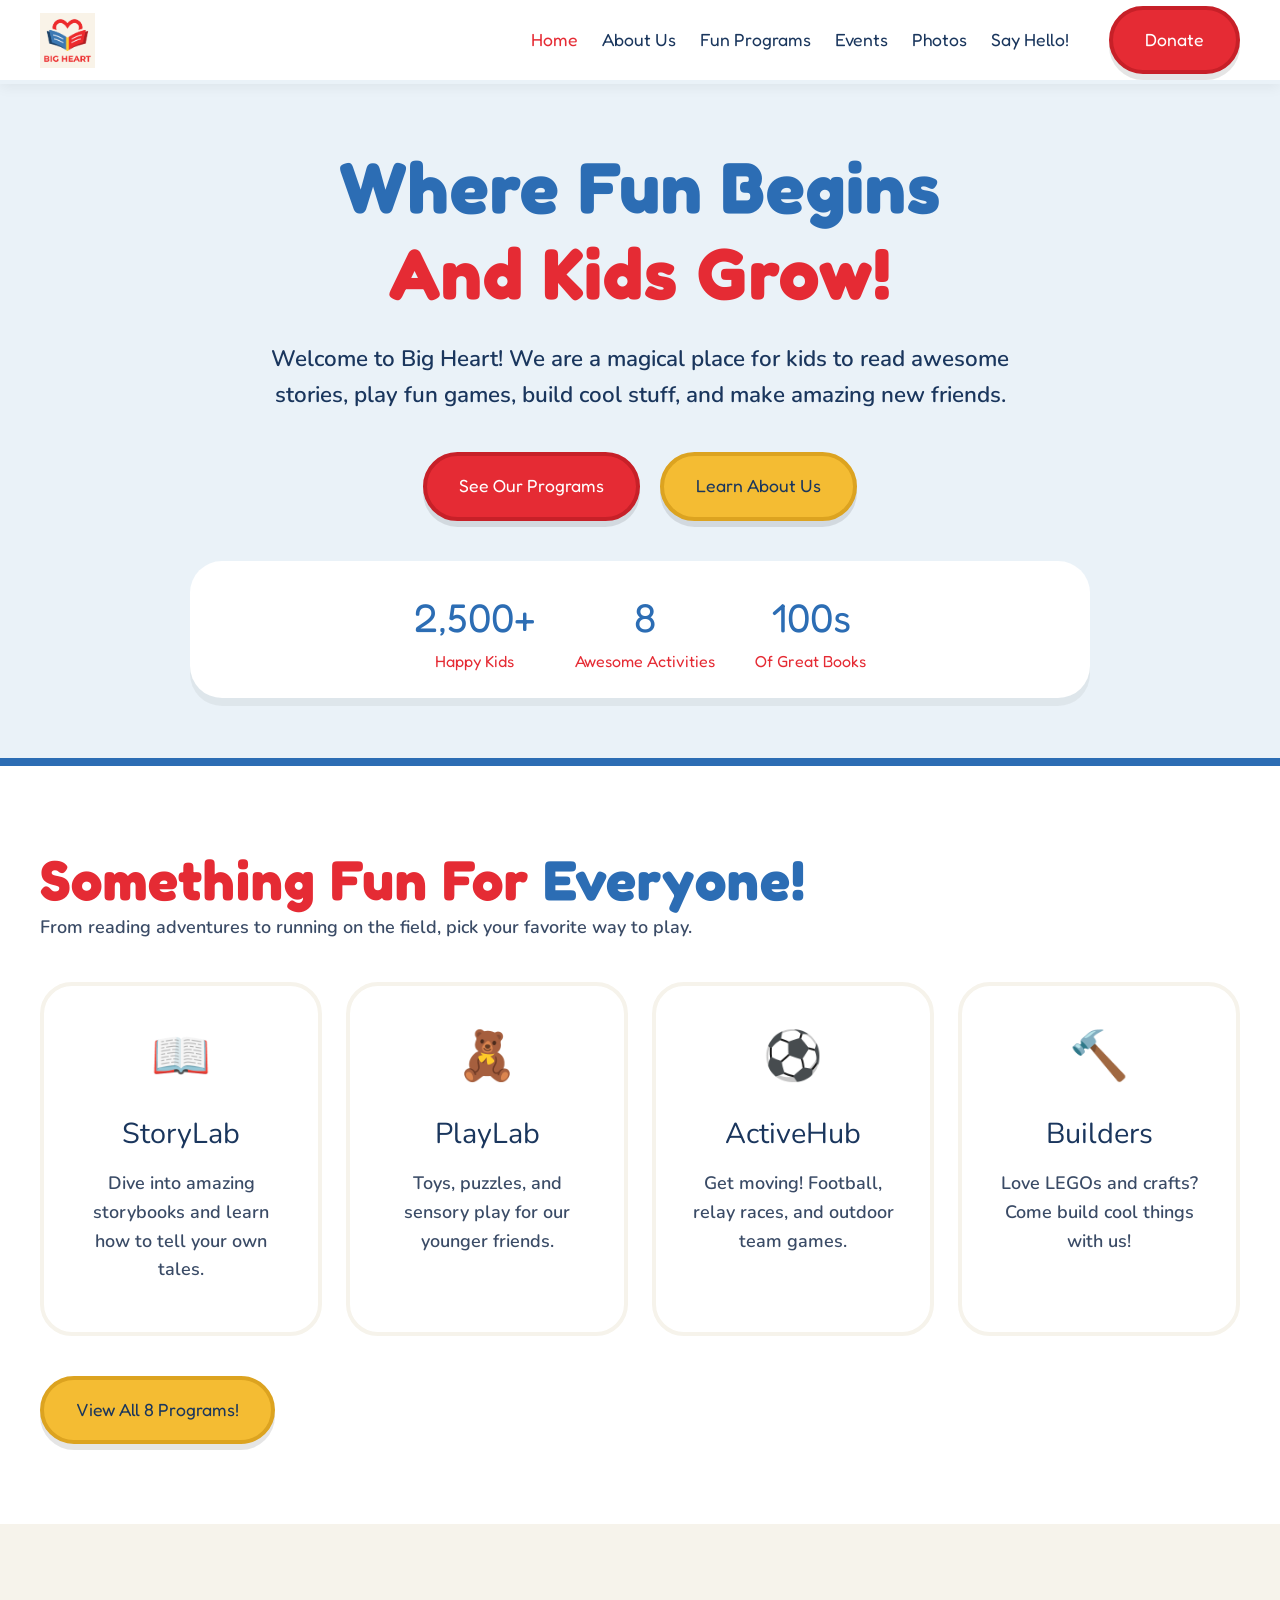
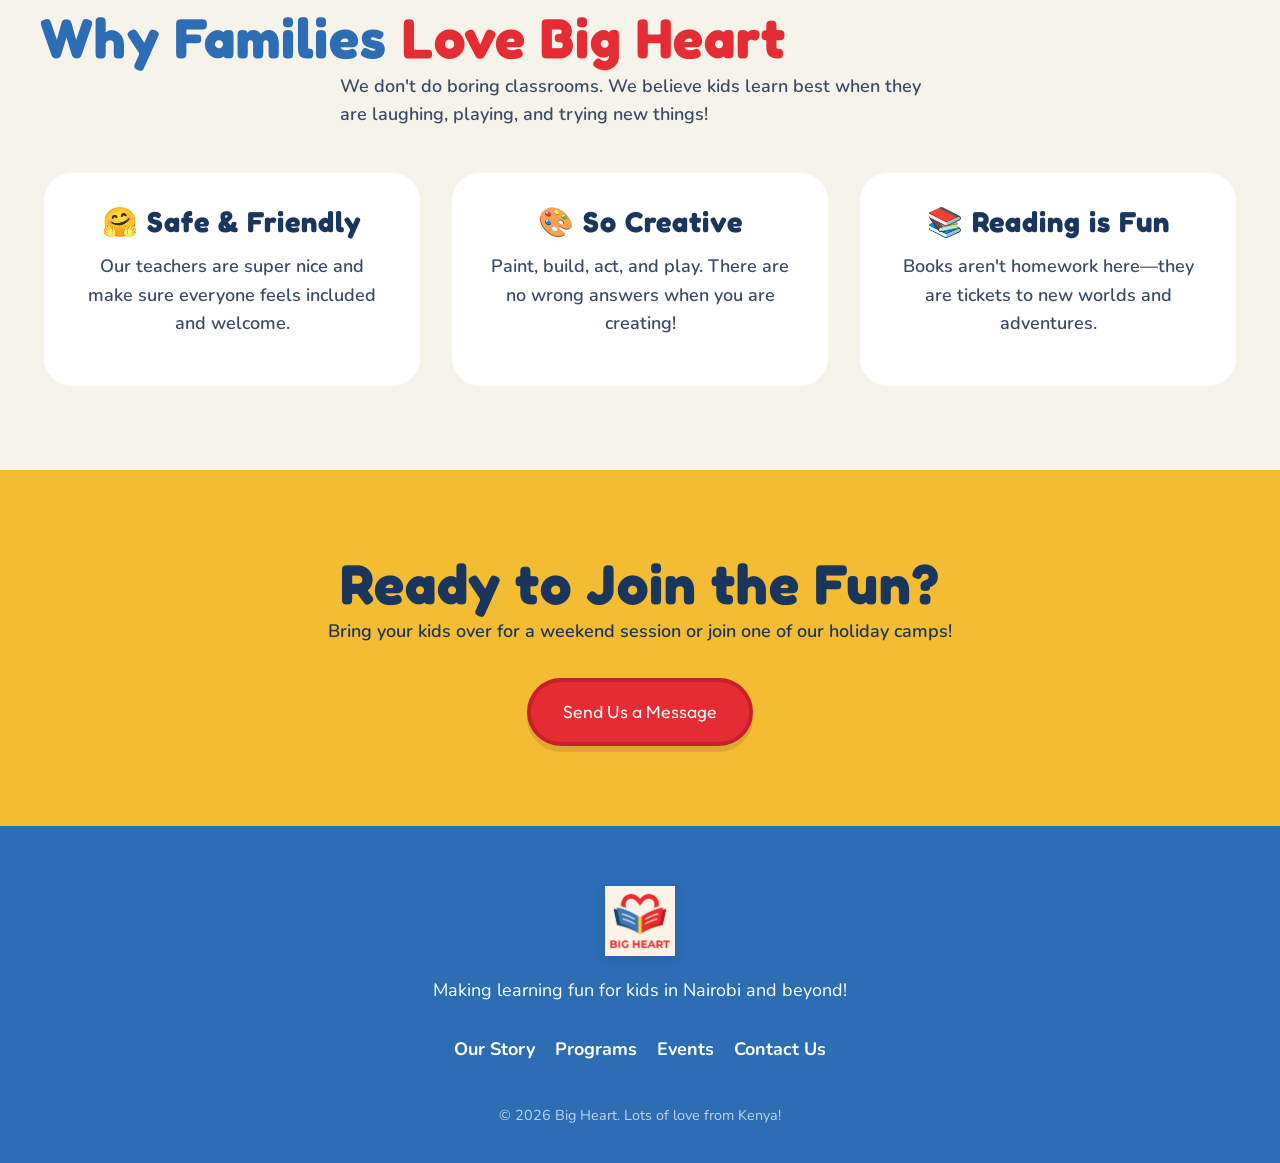
==== commit 266dd917: "update" ====
--- a/index.html
+++ b/index.html
@@ -4,57 +4,55 @@
   <meta charset="UTF-8" />
   <meta name="viewport" content="width=device-width, initial-scale=1.0" />
   <title>Big Heart — Fun, Stories, & Play!</title>
-  <meta name="description" content="Welcome to Big Heart! We create super fun learning experiences through stories, sports, and creative play for kids in Kenya." />
   <link rel="stylesheet" href="css/style.css" />
 </head>
 <body>
 
-<!-- NAVIGATION -->
 <nav class="navbar" role="navigation" aria-label="Main navigation">
   <div class="container nav-inner">
-    
-    <!-- BRAND LOGO -->
     <a href="index.html" class="nav-logo" aria-label="Big Heart Home">
       <img src="images/logo.png" alt="Big Heart Logo" class="nav-logo-img" />
     </a>
-
     <ul class="nav-links">
-      <li><a href="index.html">Home</a></li>
+      <li><a href="index.html" class="active">Home</a></li>
       <li><a href="about.html">About Us</a></li>
       <li><a href="programs.html">Fun Programs</a></li>
       <li><a href="events.html">Events</a></li>
       <li><a href="gallery.html">Photos</a></li>
       <li><a href="contact.html">Say Hello!</a></li>
     </ul>
-
     <div class="nav-actions">
       <a href="donate.html" class="btn btn-primary">Donate</a>
     </div>
+    <button class="hamburger" aria-label="Open menu">
+      <span></span><span></span><span></span>
+    </button>
   </div>
 </nav>
 
-<!-- HERO SECTION -->
+<div class="mobile-nav">
+  <button class="mobile-close">✖</button>
+  <a href="index.html">Home</a>
+  <a href="about.html">About Us</a>
+  <a href="programs.html">Fun Programs</a>
+  <a href="events.html">Events</a>
+  <a href="gallery.html">Photos</a>
+  <a href="contact.html">Say Hello!</a>
+  <a href="donate.html" style="color: var(--red);">Donate</a>
+</div>
+
 <section class="hero">
   <div class="container">
-    <h1 class="hero-h1">
-      Where Fun Begins <br>
-      <span class="text-red">And Kids Grow!</span>
-    </h1>
-
-    <p class="hero-deck">
-      Welcome to Big Heart! We are a magical place for kids to read awesome stories, play fun games, build cool stuff, and make amazing new friends.
-    </p>
-
+    <h1 class="hero-h1">Where Fun Begins <br><span class="text-red">And Kids Grow!</span></h1>
+    <p class="hero-deck">Welcome to Big Heart! We are a magical place for kids to read awesome stories, play fun games, build cool stuff, and make amazing new friends.</p>
     <div class="hero-ctas">
       <a href="programs.html" class="btn btn-primary">See Our Programs</a>
       <a href="about.html" class="btn btn-secondary">Learn About Us</a>
     </div>
-
-    <!-- Kid-Friendly Stats -->
     <div class="hero-stats-bar">
       <div class="stat-block">
-        <div class="stat-num">2,500+</div>
-        <div class="stat-label">Happy Kids</div>
+        <div class="stat-num text-blue">2,500+</div>
+        <div class="stat-label text-red">Happy Kids</div>
       </div>
       <div class="stat-block">
         <div class="stat-num text-red">8</div>
@@ -62,106 +60,81 @@
       </div>
       <div class="stat-block">
         <div class="stat-num text-yellow">100s</div>
-        <div class="stat-label">Of Great Books</div>
+        <div class="stat-label text-red">Of Great Books</div>
       </div>
     </div>
   </div>
 </section>
 
-<!-- PROGRAMS SECTION -->
 <section style="padding: 80px 0; background: var(--cream);">
   <div class="container text-center">
     <h2>Something Fun For <span class="text-blue">Everyone!</span></h2>
-    <p>From reading adventures to running on the field, pick your favorite way to play.</p>
-
+    <p style="margin-bottom: 40px;">From reading adventures to running on the field, pick your favorite way to play.</p>
     <div class="programs-grid">
-      
-      <!-- StoryLab -->
       <a href="programs.html#storylab" class="program-tile">
         <div class="program-tile-icon">📖</div>
         <div class="program-tile-name text-red">StoryLab</div>
         <p>Dive into amazing storybooks and learn how to tell your own tales.</p>
       </a>
-
-      <!-- PlayLab -->
       <a href="programs.html#playlab" class="program-tile">
         <div class="program-tile-icon">🧸</div>
         <div class="program-tile-name text-blue">PlayLab</div>
         <p>Toys, puzzles, and sensory play for our younger friends.</p>
       </a>
-
-      <!-- ActiveHub -->
       <a href="programs.html#activehub" class="program-tile">
         <div class="program-tile-icon">⚽</div>
         <div class="program-tile-name text-yellow">ActiveHub</div>
         <p>Get moving! Football, relay races, and outdoor team games.</p>
       </a>
-
-      <!-- Builders -->
       <a href="programs.html#builders" class="program-tile">
         <div class="program-tile-icon">🔨</div>
         <div class="program-tile-name text-red">Builders</div>
         <p>Love LEGOs and crafts? Come build cool things with us!</p>
       </a>
-
     </div>
-    
-    <a href="programs.html" class="btn btn-secondary" style="margin-top: 20px;">View All 8 Programs!</a>
+    <a href="programs.html" class="btn btn-secondary" style="margin-top: 40px;">View All 8 Programs!</a>
   </div>
 </section>
 
-<!-- WHY KIDS LOVE US -->
 <section style="padding: 80px 0; background: var(--parchment);">
   <div class="container text-center">
     <h2 class="text-blue">Why Families <span class="text-red">Love Big Heart</span></h2>
     <p style="max-width: 600px; margin: 0 auto 40px;">We don't do boring classrooms. We believe kids learn best when they are laughing, playing, and trying new things!</p>
-
-    <div style="display: flex; flex-wrap: wrap; gap: 40px; justify-content: center;">
-      <div style="flex: 1; min-width: 250px; background: white; padding: 30px; border-radius: var(--r-lg);">
-        <h3 class="text-blue">🤗 It's Safe & Friendly</h3>
+    <div class="programs-grid">
+      <div class="program-tile">
+        <h3 class="text-blue">🤗 Safe & Friendly</h3>
         <p>Our teachers are super nice and make sure everyone feels included and welcome.</p>
       </div>
-      <div style="flex: 1; min-width: 250px; background: white; padding: 30px; border-radius: var(--r-lg);">
-        <h3 class="text-yellow">🎨 So Much Creativity</h3>
+      <div class="program-tile">
+        <h3 class="text-yellow">🎨 So Creative</h3>
         <p>Paint, build, act, and play. There are no wrong answers when you are creating!</p>
       </div>
-      <div style="flex: 1; min-width: 250px; background: white; padding: 30px; border-radius: var(--r-lg);">
-        <h3 class="text-red">📚 We Make Reading Fun</h3>
+      <div class="program-tile">
+        <h3 class="text-red">📚 Reading is Fun</h3>
         <p>Books aren't homework here—they are tickets to new worlds and adventures.</p>
       </div>
     </div>
   </div>
 </section>
 
-<!-- CALL TO ACTION -->
 <section style="padding: 80px 0; background: var(--yellow); text-align: center;">
   <div class="container">
-    <h2 style="color: var(--ink);">Ready to Join the Fun?</h2>
+    <h2 class="text-ink">Ready to Join the Fun?</h2>
     <p style="color: var(--ink); margin-bottom: 32px;">Bring your kids over for a weekend session or join one of our holiday camps!</p>
     <a href="contact.html" class="btn btn-primary">Send Us a Message</a>
   </div>
 </section>
 
-<!-- FOOTER -->
 <footer>
   <div class="container">
-    
-    <div style="display: flex; justify-content: center; margin-bottom: 20px;">
-      <img src="images/logo.png" alt="Big Heart Logo" style="height: 70px; filter: drop-shadow(0 4px 6px rgba(0,0,0,0.1));" />
+    <div style="display: flex; justify-content: center; margin-bottom: 20px;"><img src="images/logo.png" alt="Big Heart Logo" style="height: 70px; filter: drop-shadow(0 4px 6px rgba(0,0,0,0.1));" /></div>
+    <p style="color: var(--cream); font-weight: normal; margin-bottom: 30px;">Making learning fun for kids in Nairobi and beyond!</p>
+    <div style="display: flex; justify-content: center; gap: 20px; margin-bottom: 40px; flex-wrap: wrap;">
+      <a href="about.html">Our Story</a><a href="programs.html">Programs</a><a href="events.html">Events</a><a href="contact.html">Contact Us</a>
     </div>
-
-    <p style="color: var(--cream); font-weight: normal; margin-bottom: 30px;">Making learning fun for kids in Nairobi and beyond!</p>
-    
-    <div style="display: flex; justify-content: center; gap: 20px; margin-bottom: 40px; flex-wrap: wrap;">
-      <a href="about.html">Our Story</a>
-      <a href="programs.html">Programs</a>
-      <a href="events.html">Events</a>
-      <a href="contact.html">Contact Us</a>
-    </div>
-
-    <p style="font-size: 0.9rem; font-weight: normal; color: rgba(255,255,255,0.7);">&copy; 2025 Big Heart. Lots of love from Kenya!</p>
+    <p style="font-size: 0.9rem; font-weight: normal; color: rgba(255,255,255,0.7);">&copy; 2026 Big Heart. Lots of love from Kenya!</p>
   </div>
 </footer>
-
+<script src="js/main.js"></script>
 </body>
 </html>
--- a/css/style.css
+++ b/css/style.css
@@ -69,6 +69,9 @@
 .text-red    { color: var(--red); }
 .text-yellow { color: var(--yellow); }
 .text-blue   { color: var(--blue); }
+.text-purple { color: var(--purple); }
+.text-green  { color: var(--green); }
+.text-ink    { color: var(--ink); }
 
 /* ── BUTTONS ────────────────────────────────────────────── */
 .btn {
@@ -130,7 +133,7 @@
   align-items: center;
 }
 .nav-logo-img {
-  height: 55px; /* Scales logo perfectly to the navbar */
+  height: 55px; 
   width: auto;
   transition: transform 0.3s var(--ease-bouncy);
 }
@@ -145,7 +148,7 @@
   color: var(--ink);
   transition: color 0.2s;
 }
-.nav-links a:hover { color: var(--red); }
+.nav-links a:hover, .nav-links a.active { color: var(--red); }
 
 /* ── HERO SECTION ───────────────────────────────────────── */
 .hero {
@@ -194,7 +197,6 @@
   display: grid;
   grid-template-columns: repeat(auto-fit, minmax(250px, 1fr));
   gap: 24px;
-  padding: 60px 0;
 }
 .program-tile {
   background: var(--cream);
@@ -210,7 +212,7 @@
   box-shadow: 0 12px 0 var(--yellow);
 }
 .program-tile-icon { font-size: 3rem; margin-bottom: 16px; }
-.program-tile-name { font-size: 1.8rem; margin-bottom: 12px; color: var(--ink); }
+.program-tile-name, .program-tile h3 { font-size: 1.8rem; margin-bottom: 12px; color: var(--ink); }
 
 /* ── FOOTER ─────────────────────────────────────────────── */
 footer {
@@ -220,4 +222,88 @@
   text-align: center;
 }
 footer a { color: var(--cream); font-weight: bold; transition: color 0.2s; }
-footer a:hover { color: var(--yellow); }+footer a:hover { color: var(--yellow); }
+
+/* ── HAMBURGER & MOBILE NAV ─────────────────────────────── */
+.hamburger {
+  display: none;
+  flex-direction: column;
+  gap: 6px;
+  padding: 4px;
+  margin-left: auto;
+  z-index: 101;
+}
+.hamburger span {
+  display: block;
+  width: 28px;
+  height: 4px;
+  background: var(--ink);
+  border-radius: 4px;
+  transition: all 0.3s;
+}
+
+.mobile-nav {
+  display: none;
+  position: fixed;
+  inset: 0;
+  background: var(--cream);
+  z-index: 200;
+  flex-direction: column;
+  padding: 80px 40px 40px;
+  gap: 16px;
+  align-items: center;
+  justify-content: center;
+}
+.mobile-nav.open { 
+  display: flex; 
+}
+.mobile-nav a {
+  font-family: var(--font-display);
+  font-size: 1.8rem;
+  color: var(--ink);
+  text-align: center;
+  transition: color 0.2s;
+}
+.mobile-nav a:hover { color: var(--red); }
+.mobile-close {
+  position: absolute;
+  top: 20px;
+  right: 24px;
+  font-family: var(--font-body);
+  font-size: 2rem;
+  font-weight: 800;
+  color: var(--ink);
+}
+
+/* ── RESPONSIVE TWEAKS (MOBILE FIXES) ───────────────────── */
+@media (max-width: 768px) {
+  /* Nav Fixes */
+  .nav-links, .nav-actions { display: none; }
+  .hamburger { display: flex; }
+  .nav-inner { height: 70px; }
+  .nav-logo-img { height: 45px; }
+
+  /* Hero Fixes */
+  .hero-h1 { font-size: 2.2rem; }
+  .hero-deck { font-size: 1.1rem; padding: 0 10px; }
+  .hero-ctas { 
+    flex-direction: column; 
+    width: 100%; 
+    padding: 0 20px;
+  }
+  .hero-ctas .btn { width: 100%; }
+  
+  /* Stats Bar Fix */
+  .hero-stats-bar { 
+    flex-direction: column; 
+    gap: 16px; 
+    padding: 24px; 
+    width: calc(100% - 40px);
+    margin: 0 auto;
+  }
+  .stat-block { width: 100%; text-align: center; }
+
+  /* General Grid Fixes */
+  .programs-grid { grid-template-columns: 1fr; }
+  section { padding: 40px 0 !important; }
+}
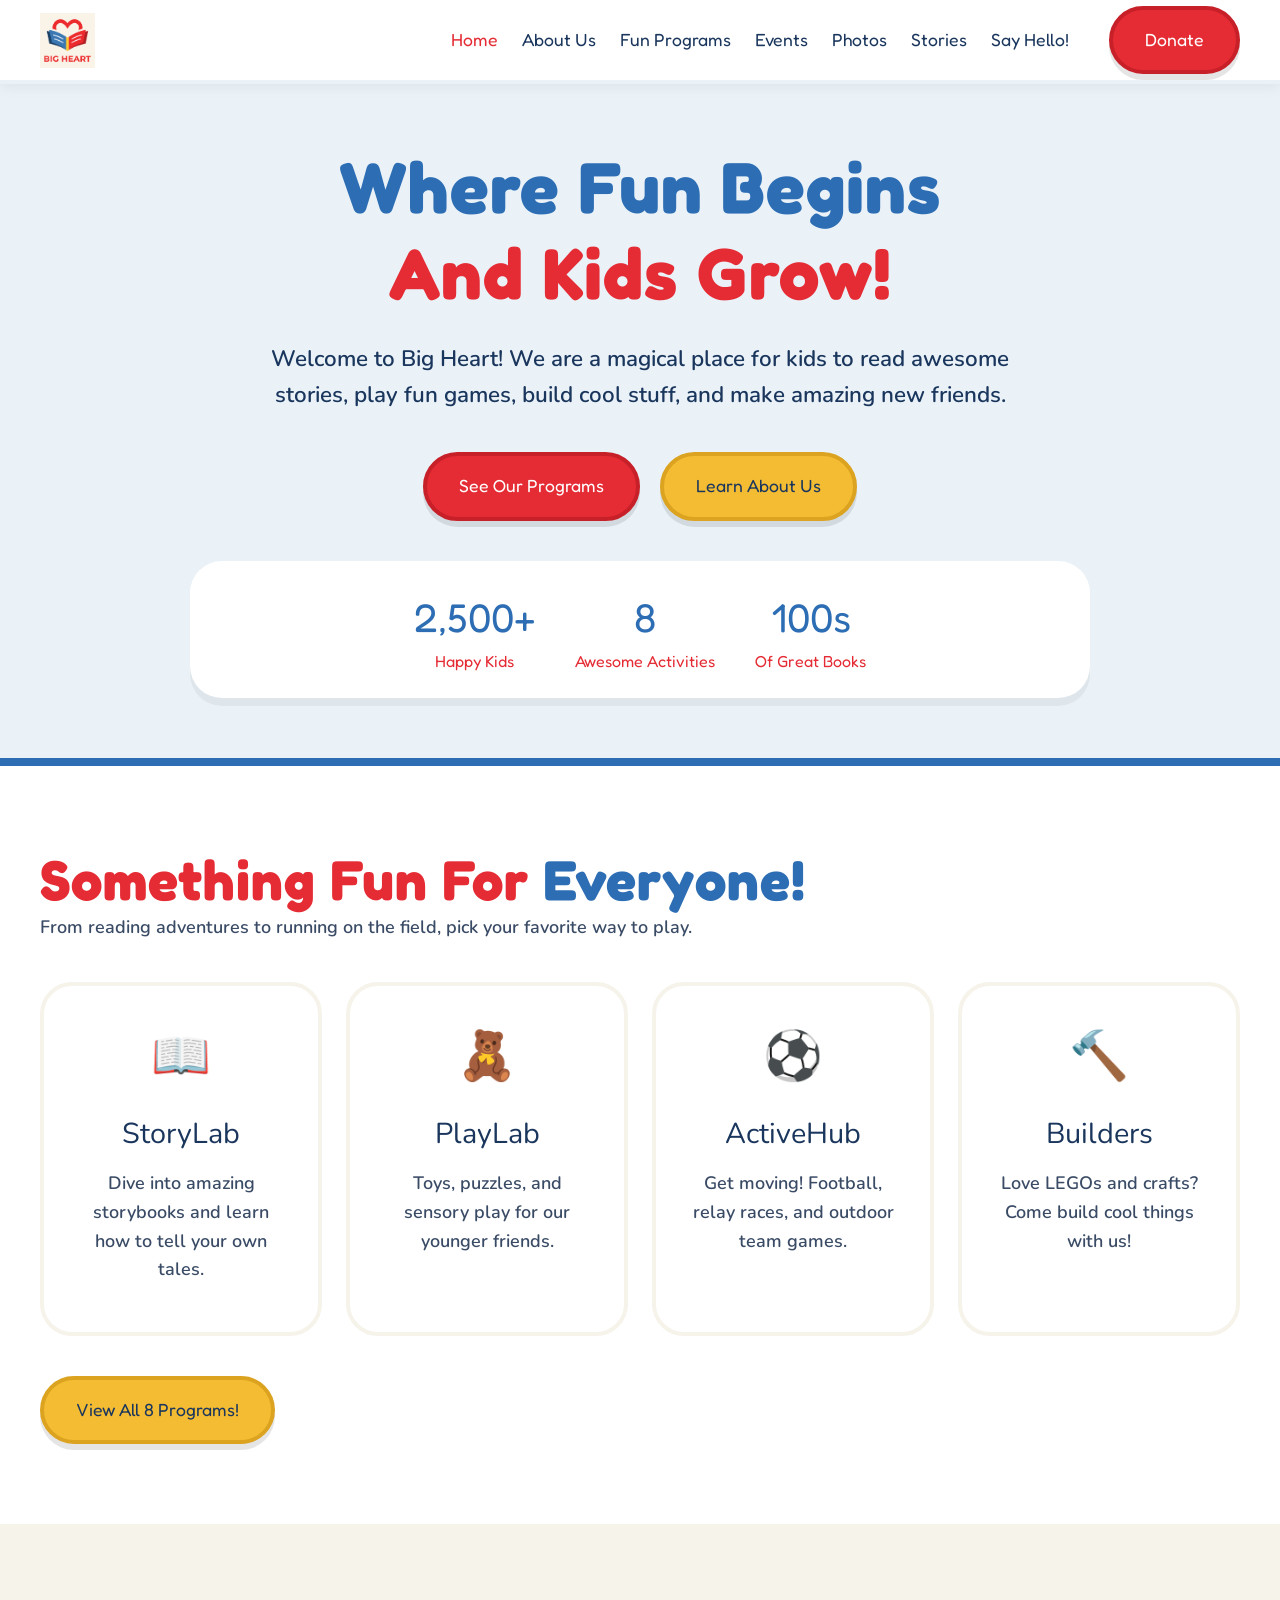
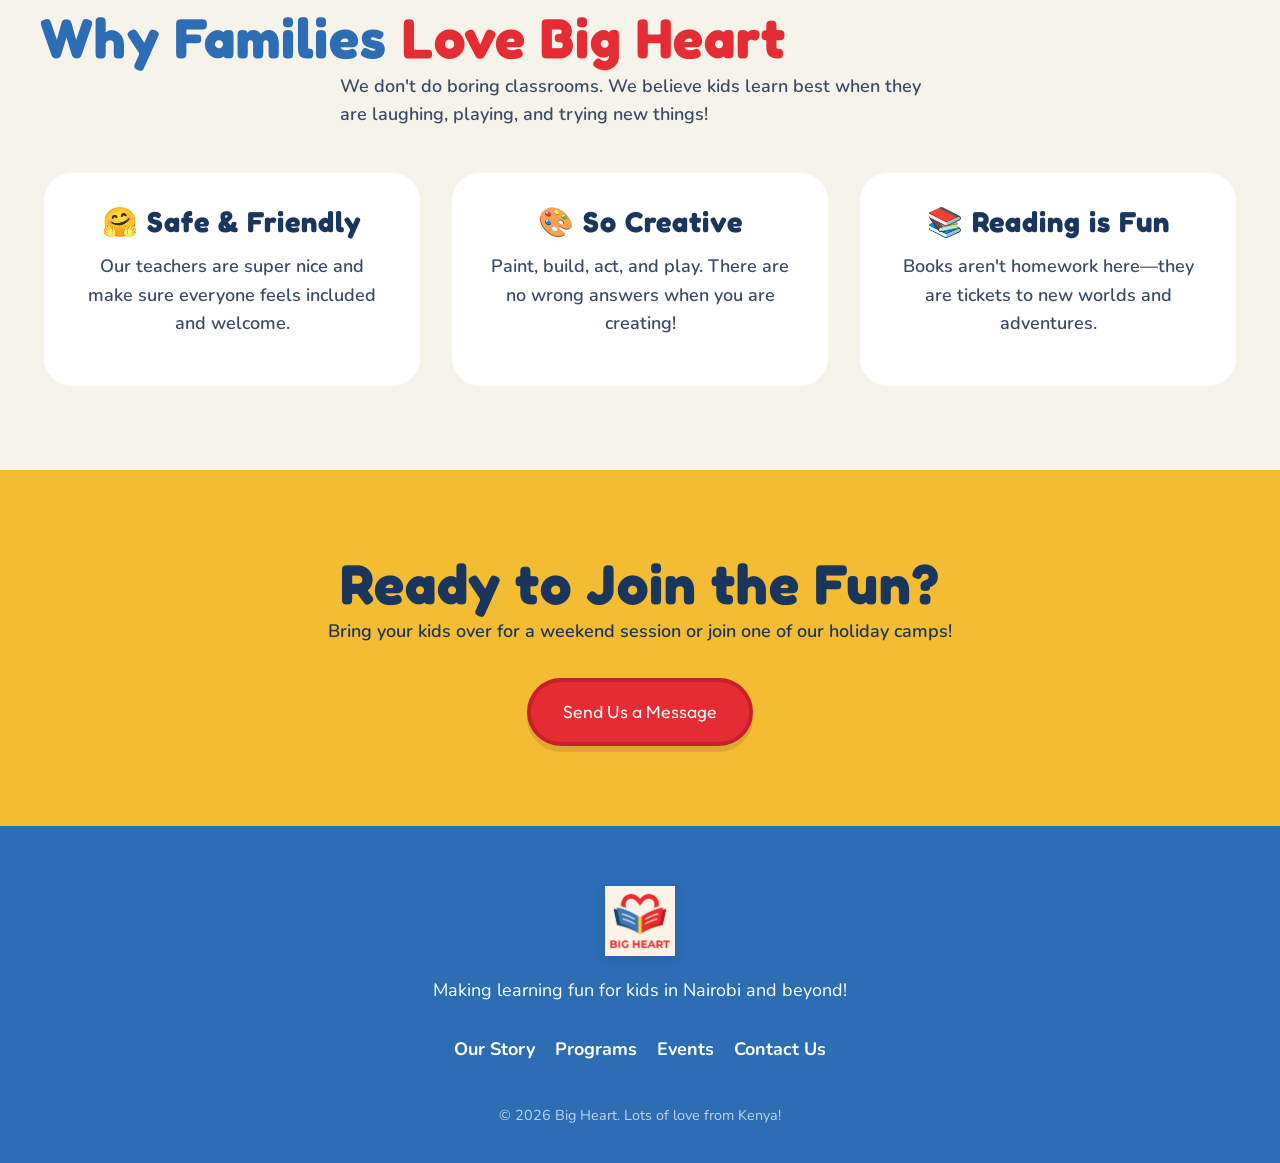
==== commit 44e55d97: "nav" ====
--- a/index.html
+++ b/index.html
@@ -13,12 +13,13 @@
     <a href="index.html" class="nav-logo" aria-label="Big Heart Home">
       <img src="images/logo.png" alt="Big Heart Logo" class="nav-logo-img" />
     </a>
-    <ul class="nav-links">
+        <ul class="nav-links">
       <li><a href="index.html" class="active">Home</a></li>
       <li><a href="about.html">About Us</a></li>
       <li><a href="programs.html">Fun Programs</a></li>
       <li><a href="events.html">Events</a></li>
       <li><a href="gallery.html">Photos</a></li>
+      <li><a href="stories.html">Stories</a></li>
       <li><a href="contact.html">Say Hello!</a></li>
     </ul>
     <div class="nav-actions">
@@ -37,6 +38,7 @@
   <a href="programs.html">Fun Programs</a>
   <a href="events.html">Events</a>
   <a href="gallery.html">Photos</a>
+  <a href="stories.html">Stories</a>
   <a href="contact.html">Say Hello!</a>
   <a href="donate.html" style="color: var(--red);">Donate</a>
 </div>
--- a/css/style.css
+++ b/css/style.css
@@ -33,7 +33,7 @@
 html { scroll-behavior: smooth; }
 
 body {
-  background: var(--parchment);
+  background: var(--blue);
   color: var(--ink);
   font-family: var(--font-body);
   font-size: 18px; 
@@ -278,9 +278,9 @@
 /* ── RESPONSIVE TWEAKS (MOBILE FIXES) ───────────────────── */
 @media (max-width: 768px) {
   /* Nav Fixes */
-  .nav-links, .nav-actions { display: none; }
-  .hamburger { display: flex; }
-  .nav-inner { height: 70px; }
+  .nav-links, .nav-actions { display: none !important; }
+  .hamburger { display: flex; margin-left: auto; }
+  .nav-inner { height: 70px; gap: 0; }
   .nav-logo-img { height: 45px; }
 
   /* Hero Fixes */
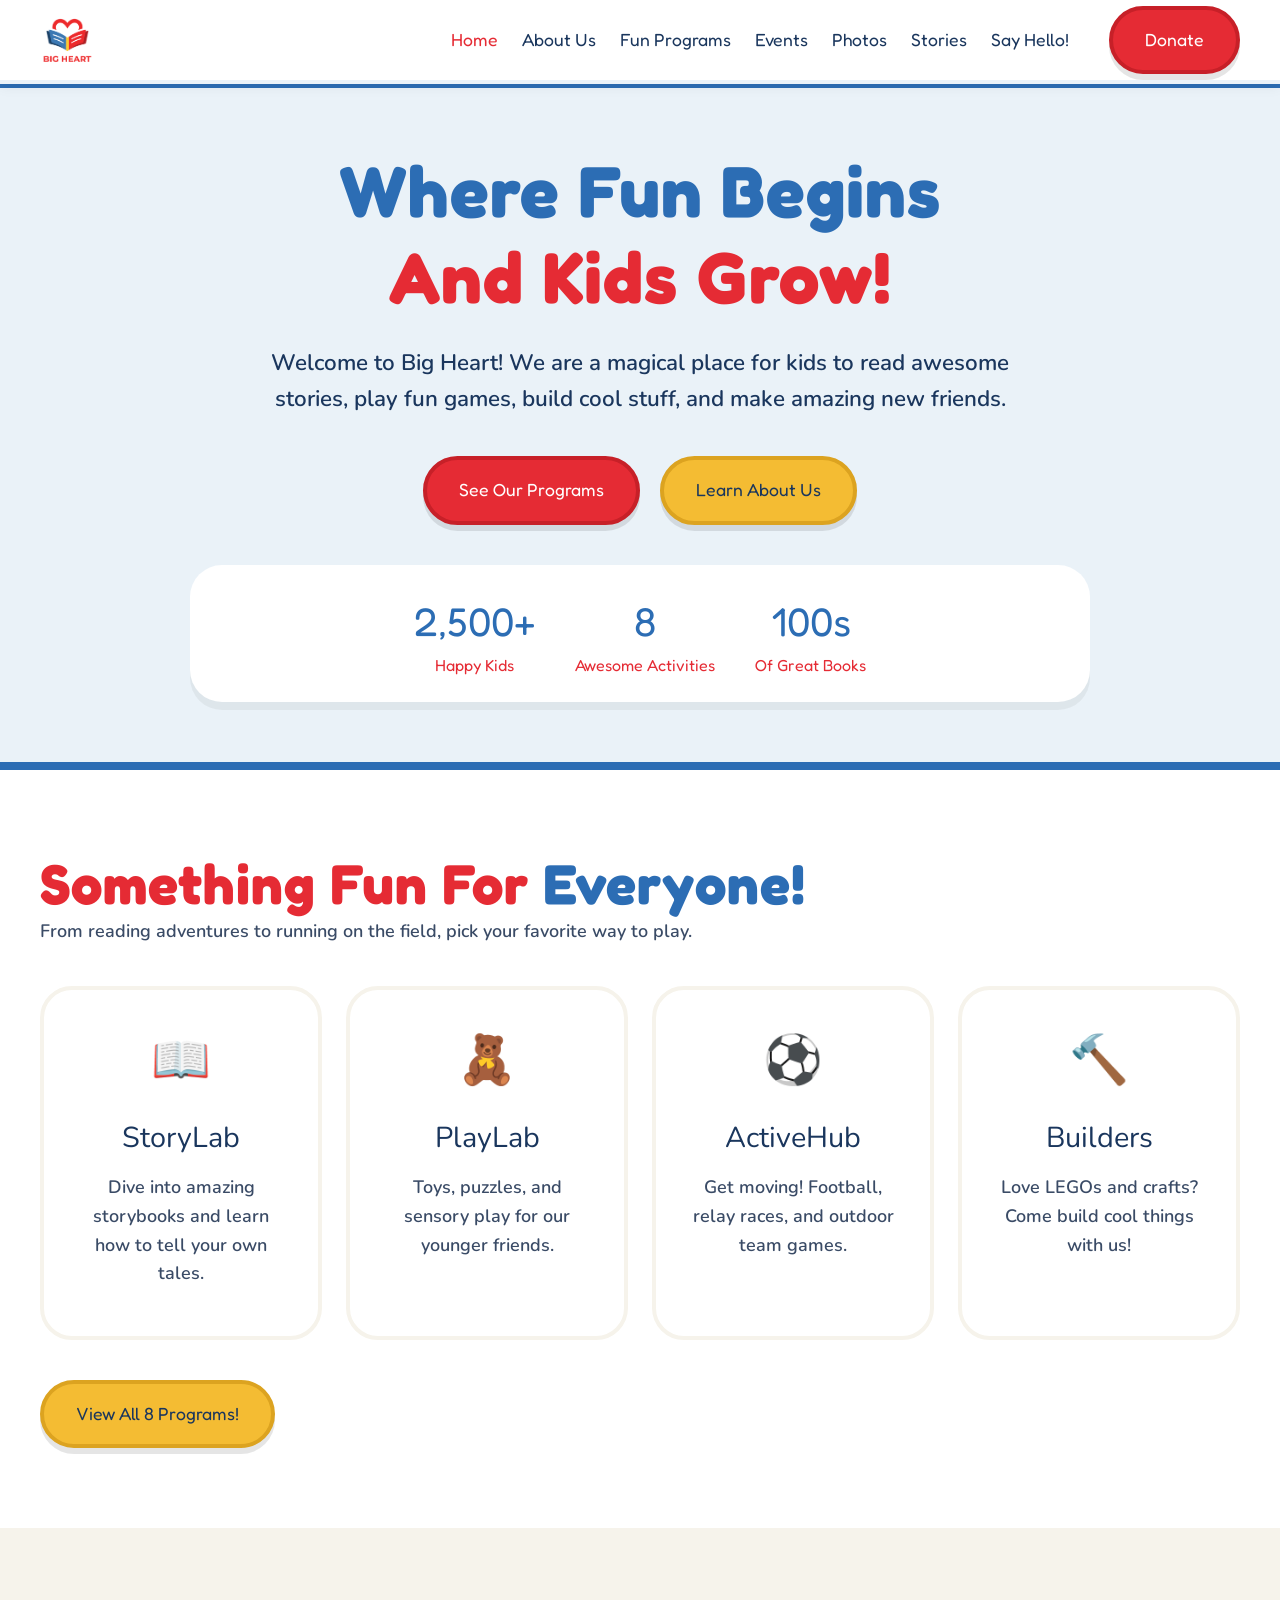
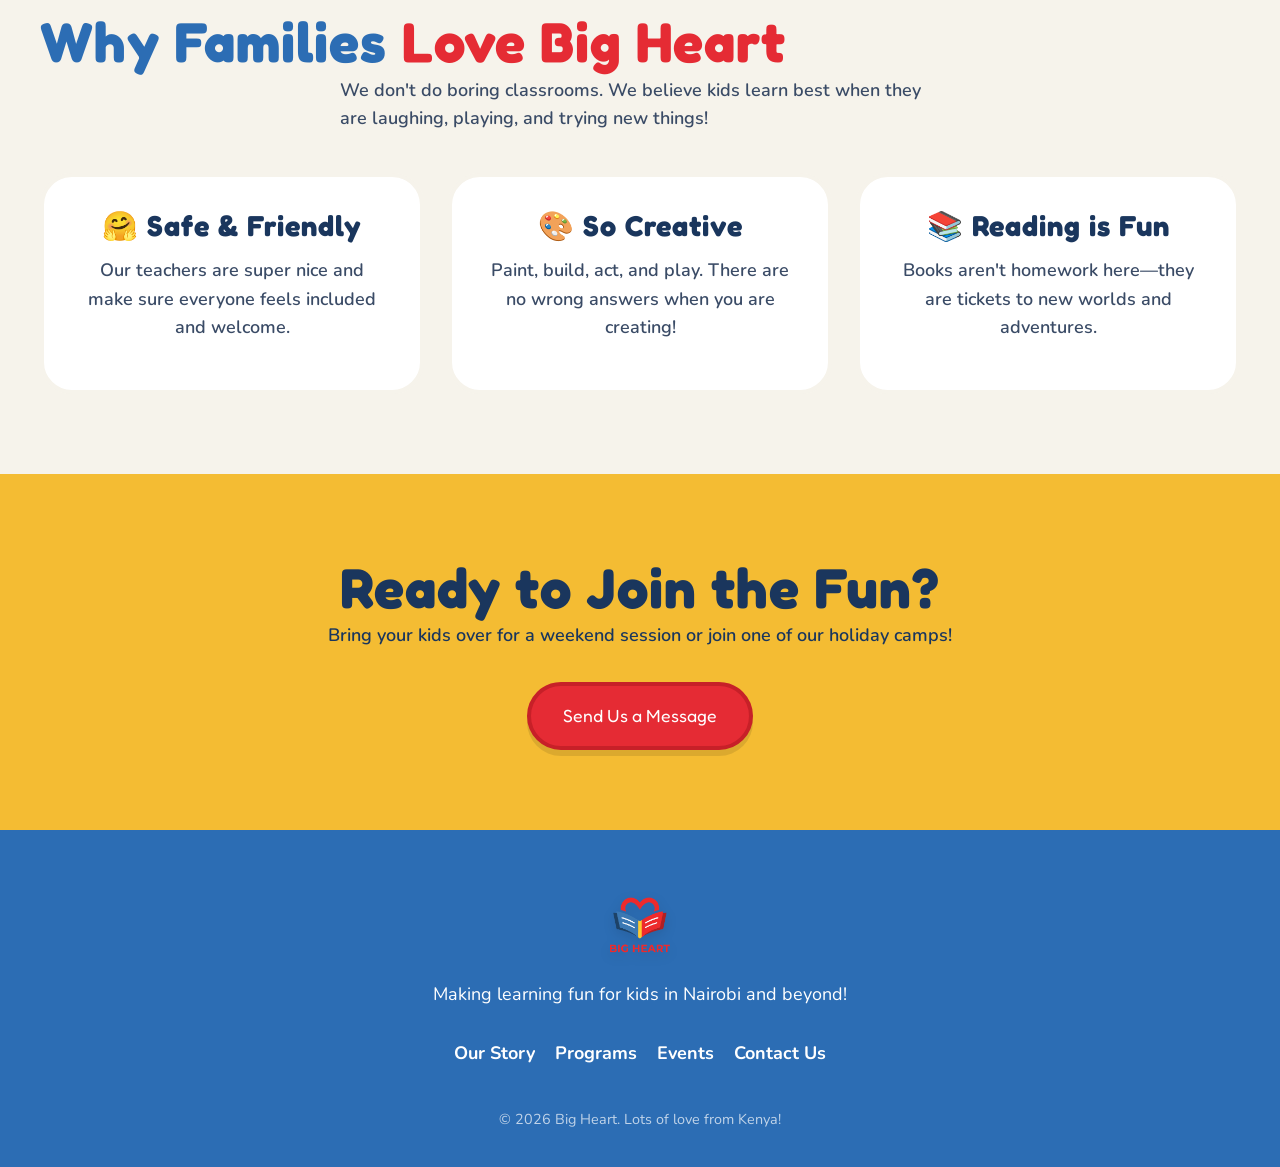
==== commit cd58ff97: "update" ====
--- a/index.html
+++ b/index.html
@@ -3,8 +3,28 @@
 <head>
   <meta charset="UTF-8" />
   <meta name="viewport" content="width=device-width, initial-scale=1.0" />
-  <title>Big Heart — Fun, Stories, & Play!</title>
-  <link rel="stylesheet" href="css/style.css" />
+  <!-- Primary SEO -->
+  <meta name="description" content="Big Heart Kenya is Nairobi's top children's activity centre for kids aged 2–16. Weekend reading clubs, sports, arts, and creative play programs in Westlands, Nairobi." />
+  <meta name="keywords" content="Big Heart Kenya, children activities Nairobi, kids programs Nairobi, weekend activities for kids Nairobi, children learning centre Kenya, kids club Nairobi, after school programs Nairobi, creative play Kenya, StoryLab Nairobi, children enrichment programs Kenya" />
+  <meta name="robots" content="index, follow" />
+  <link rel="canonical" href="https://big-heart-wpzk.vercel.app/" />
+
+  <!-- Open Graph (Facebook / WhatsApp) -->
+  <meta property="og:type" content="website" />
+  <meta property="og:url" content="https://big-heart-wpzk.vercel.app/" />
+  <meta property="og:title" content="Big Heart Kenya — Kids Learning, Play & Creative Programs in Nairobi" />
+  <meta property="og:description" content="Big Heart Kenya is Nairobi's top children's activity centre for kids aged 2–16. Weekend reading clubs, sports, arts, and creative play programs in Westlands, Nairobi." />
+  <meta property="og:image" content="https://big-heart-wpzk.vercel.app/images/og-image.jpg" />
+  <meta property="og:site_name" content="Big Heart Kenya" />
+  <meta property="og:locale" content="en_KE" />
+
+  <!-- Twitter Card -->
+  <meta name="twitter:card" content="summary_large_image" />
+  <meta name="twitter:title" content="Big Heart Kenya — Kids Learning, Play & Creative Programs in Nairobi" />
+  <meta name="twitter:description" content="Big Heart Kenya is Nairobi's top children's activity centre for kids aged 2–16. Weekend reading clubs, sports, arts, and creative play programs in Westlands, Nairobi." />
+  <meta name="twitter:image" content="https://big-heart-wpzk.vercel.app/images/og-image.jpg" />
+  <title>Big Heart Kenya — Kids Learning, Play & Creative Programs in Nairobi</title>
+  <link rel="stylesheet" href="style.css" />
 </head>
 <body>
 
@@ -137,6 +157,6 @@
     <p style="font-size: 0.9rem; font-weight: normal; color: rgba(255,255,255,0.7);">&copy; 2026 Big Heart. Lots of love from Kenya!</p>
   </div>
 </footer>
-<script src="js/main.js"></script>
+<script src="main.js"></script>
 </body>
 </html>
--- a/style.css
+++ b/style.css
@@ -0,0 +1,317 @@
+/* ============================================================
+   BIG HEART — Playful Children's Design System
+   Palette: Brand Red + Brand Blue + Brand Yellow
+   ============================================================ */
+
+@import url('https://fonts.googleapis.com/css2?family=Fredoka+One&family=Nunito:wght@400;600;700;800&display=swap');
+
+/* ── TOKENS ─────────────────────────────────────────────── */
+:root {
+  --ink:      #1a365d; /* Dark navy text to compliment the logo blue */
+  --red:      #e52b34; /* Exact logo red */
+  --yellow:   #f4bc33; /* Exact logo spine yellow */
+  --blue:     #2c6db4; /* Exact logo page blue */
+  --green:    #8ac926; /* Kept for accent variety */
+  --purple:   #6a4c93; /* Kept for accent variety */
+  --cream:    #ffffff; /* Clean white for cards */
+  --parchment:#f6f3eb; /* Logo's warm cream background */
+  --sky-light:#eaf2f8; /* Soft blue background tint */
+
+  --font-display: 'Fredoka One', cursive; 
+  --font-body:    'Nunito', sans-serif;   
+  --font-ui:      'Nunito', sans-serif;
+
+  --r-sm: 12px;
+  --r-md: 20px;
+  --r-lg: 32px; 
+
+  --ease-bouncy: cubic-bezier(0.68, -0.55, 0.265, 1.55);
+}
+
+/* ── RESET ──────────────────────────────────────────────── */
+*, *::before, *::after { box-sizing: border-box; margin: 0; padding: 0; }
+html { scroll-behavior: smooth; }
+
+body {
+  background: var(--blue);
+  color: var(--ink);
+  font-family: var(--font-body);
+  font-size: 18px; 
+  line-height: 1.6;
+  -webkit-font-smoothing: antialiased;
+}
+
+img, svg { display: block; max-width: 100%; }
+ul { list-style: none; }
+a { color: inherit; text-decoration: none; }
+button { cursor: pointer; border: none; background: none; font: inherit; }
+
+/* ── CONTAINER ──────────────────────────────────────────── */
+.container {
+  width: min(1200px, 100% - 48px);
+  margin-inline: auto;
+}
+
+/* ── TYPOGRAPHY SCALE ───────────────────────────────────── */
+h1, h2, h3, h4, h5, h6 {
+  font-family: var(--font-display);
+  line-height: 1.2;
+  color: var(--ink);
+  letter-spacing: 1px;
+}
+h1 { font-size: clamp(2.8rem, 6vw, 4.5rem); color: var(--blue); }
+h2 { font-size: clamp(2.2rem, 4.5vw, 3.5rem); color: var(--red); }
+h3 { font-size: clamp(1.6rem, 2.5vw, 2.2rem); }
+h4 { font-size: clamp(1.2rem, 1.8vw, 1.6rem); }
+
+p { font-family: var(--font-body); font-weight: 600; color: #3a4b66; margin-bottom: 16px; }
+
+.text-red    { color: var(--red); }
+.text-yellow { color: var(--yellow); }
+.text-blue   { color: var(--blue); }
+.text-purple { color: var(--purple); }
+.text-green  { color: var(--green); }
+.text-ink    { color: var(--ink); }
+
+/* ── BUTTONS ────────────────────────────────────────────── */
+.btn {
+  display: inline-flex;
+  align-items: center;
+  justify-content: center;
+  gap: 8px;
+  font-family: var(--font-display);
+  font-size: 1.1rem;
+  padding: 16px 32px;
+  border-radius: 50px; 
+  border: 4px solid transparent;
+  transition: all 0.3s var(--ease-bouncy);
+  white-space: nowrap;
+  box-shadow: 0 6px 0 rgba(0,0,0,0.1); 
+}
+.btn:active {
+  transform: translateY(6px);
+  box-shadow: 0 0px 0 rgba(0,0,0,0.1);
+}
+.btn-primary {
+  background: var(--red);
+  color: #fff;
+  border-color: #c72028;
+}
+.btn-primary:hover {
+  background: #ff4049;
+  transform: translateY(-4px);
+  box-shadow: 0 10px 0 #c72028;
+}
+.btn-secondary {
+  background: var(--yellow);
+  color: var(--ink);
+  border-color: #dca320;
+}
+.btn-secondary:hover {
+  background: #ffcc4f;
+  transform: translateY(-4px);
+  box-shadow: 0 10px 0 #dca320;
+}
+
+/* ── NAVIGATION ─────────────────────────────────────────── */
+.navbar {
+  position: fixed;
+  top: 0;
+  left: 0;
+  right: 0;
+  z-index: 100;
+  background: var(--cream);
+  border-bottom: 4px solid var(--sky-light);
+  box-shadow: 0 4px 12px rgba(0,0,0,0.05);
+  transition: transform 0.35s ease;
+}
+.navbar.nav-hidden {
+  transform: translateY(-100%);
+}
+body { padding-top: 88px; }
+@media (max-width: 768px) { body { padding-top: 78px; } }
+.nav-inner {
+  display: flex;
+  align-items: center;
+  gap: 40px;
+  height: 80px;
+}
+.nav-logo {
+  display: flex;
+  align-items: center;
+}
+.nav-logo-img {
+  height: 55px; 
+  width: auto;
+  transition: transform 0.3s var(--ease-bouncy);
+}
+.nav-logo-img:hover {
+  transform: scale(1.05) rotate(-2deg);
+}
+
+.nav-links { display: flex; gap: 24px; margin-left: auto; }
+.nav-links a {
+  font-family: var(--font-display);
+  font-size: 1.1rem;
+  color: var(--ink);
+  transition: color 0.2s;
+}
+.nav-links a:hover, .nav-links a.active { color: var(--red); }
+
+/* ── HERO SECTION ───────────────────────────────────────── */
+.hero {
+  background: var(--sky-light);
+  padding: 60px 0;
+  text-align: center;
+  border-bottom: 8px solid var(--blue);
+}
+.hero-h1 { margin-bottom: 24px; }
+.hero-deck {
+  font-size: 1.4rem;
+  max-width: 800px;
+  margin: 0 auto 40px;
+  color: var(--ink);
+}
+.hero-ctas {
+  display: flex;
+  justify-content: center;
+  gap: 20px;
+  margin-bottom: 40px;
+}
+.hero-stats-bar {
+  display: flex;
+  justify-content: center;
+  gap: 40px;
+  background: var(--cream);
+  padding: 24px;
+  border-radius: var(--r-lg);
+  max-width: 900px;
+  margin: 0 auto;
+  box-shadow: 0 8px 0 rgba(0,0,0,0.05);
+}
+.stat-num {
+  font-family: var(--font-display);
+  font-size: 2.5rem;
+  color: var(--blue);
+}
+.stat-label {
+  font-family: var(--font-display);
+  color: var(--red);
+  font-size: 1rem;
+}
+
+/* ── PROGRAMS GRID ──────────────────────────────────────── */
+.programs-grid {
+  display: grid;
+  grid-template-columns: repeat(auto-fit, minmax(250px, 1fr));
+  gap: 24px;
+}
+.program-tile {
+  background: var(--cream);
+  padding: 32px;
+  border-radius: var(--r-lg);
+  text-align: center;
+  border: 4px solid var(--parchment);
+  transition: all 0.3s var(--ease-bouncy);
+}
+.program-tile:hover {
+  transform: translateY(-10px);
+  border-color: var(--yellow);
+  box-shadow: 0 12px 0 var(--yellow);
+}
+.program-tile-icon { font-size: 3rem; margin-bottom: 16px; }
+.program-tile-name, .program-tile h3 { font-size: 1.8rem; margin-bottom: 12px; color: var(--ink); }
+
+/* ── FOOTER ─────────────────────────────────────────────── */
+footer {
+  background: var(--blue);
+  color: var(--cream);
+  padding: 60px 0 20px;
+  text-align: center;
+}
+footer a { color: var(--cream); font-weight: bold; transition: color 0.2s; }
+footer a:hover { color: var(--yellow); }
+
+/* ── HAMBURGER & MOBILE NAV ─────────────────────────────── */
+.hamburger {
+  display: none;
+  flex-direction: column;
+  gap: 6px;
+  padding: 4px;
+  margin-left: auto;
+  z-index: 101;
+}
+.hamburger span {
+  display: block;
+  width: 28px;
+  height: 4px;
+  background: var(--ink);
+  border-radius: 4px;
+  transition: all 0.3s;
+}
+
+.mobile-nav {
+  display: none !important;
+  position: fixed;
+  inset: 0;
+  background: var(--cream);
+  z-index: 200;
+  flex-direction: column;
+  padding: 80px 40px 40px;
+  gap: 16px;
+  align-items: center;
+  justify-content: center;
+}
+.mobile-nav.open { 
+  display: flex !important;
+}
+.mobile-nav a {
+  font-family: var(--font-display);
+  font-size: 1.8rem;
+  color: var(--ink);
+  text-align: center;
+  transition: color 0.2s;
+}
+.mobile-nav a:hover { color: var(--red); }
+.mobile-close {
+  position: absolute;
+  top: 20px;
+  right: 24px;
+  font-family: var(--font-body);
+  font-size: 2rem;
+  font-weight: 800;
+  color: var(--ink);
+}
+
+/* ── RESPONSIVE TWEAKS (MOBILE FIXES) ───────────────────── */
+@media (max-width: 768px) {
+  /* Nav Fixes */
+  .nav-links, .nav-actions { display: none !important; }
+  .hamburger { display: flex; margin-left: auto; }
+  .nav-inner { height: 70px; gap: 0; }
+  .nav-logo-img { height: 45px; }
+
+  /* Hero Fixes */
+  .hero-h1 { font-size: 2.2rem; }
+  .hero-deck { font-size: 1.1rem; padding: 0 10px; }
+  .hero-ctas { 
+    flex-direction: column; 
+    width: 100%; 
+    padding: 0 20px;
+  }
+  .hero-ctas .btn { width: 100%; }
+  
+  /* Stats Bar Fix */
+  .hero-stats-bar { 
+    flex-direction: column; 
+    gap: 16px; 
+    padding: 24px; 
+    width: calc(100% - 40px);
+    margin: 0 auto;
+  }
+  .stat-block { width: 100%; text-align: center; }
+
+  /* General Grid Fixes */
+  .programs-grid { grid-template-columns: 1fr; }
+  section { padding: 40px 0 !important; }
+}
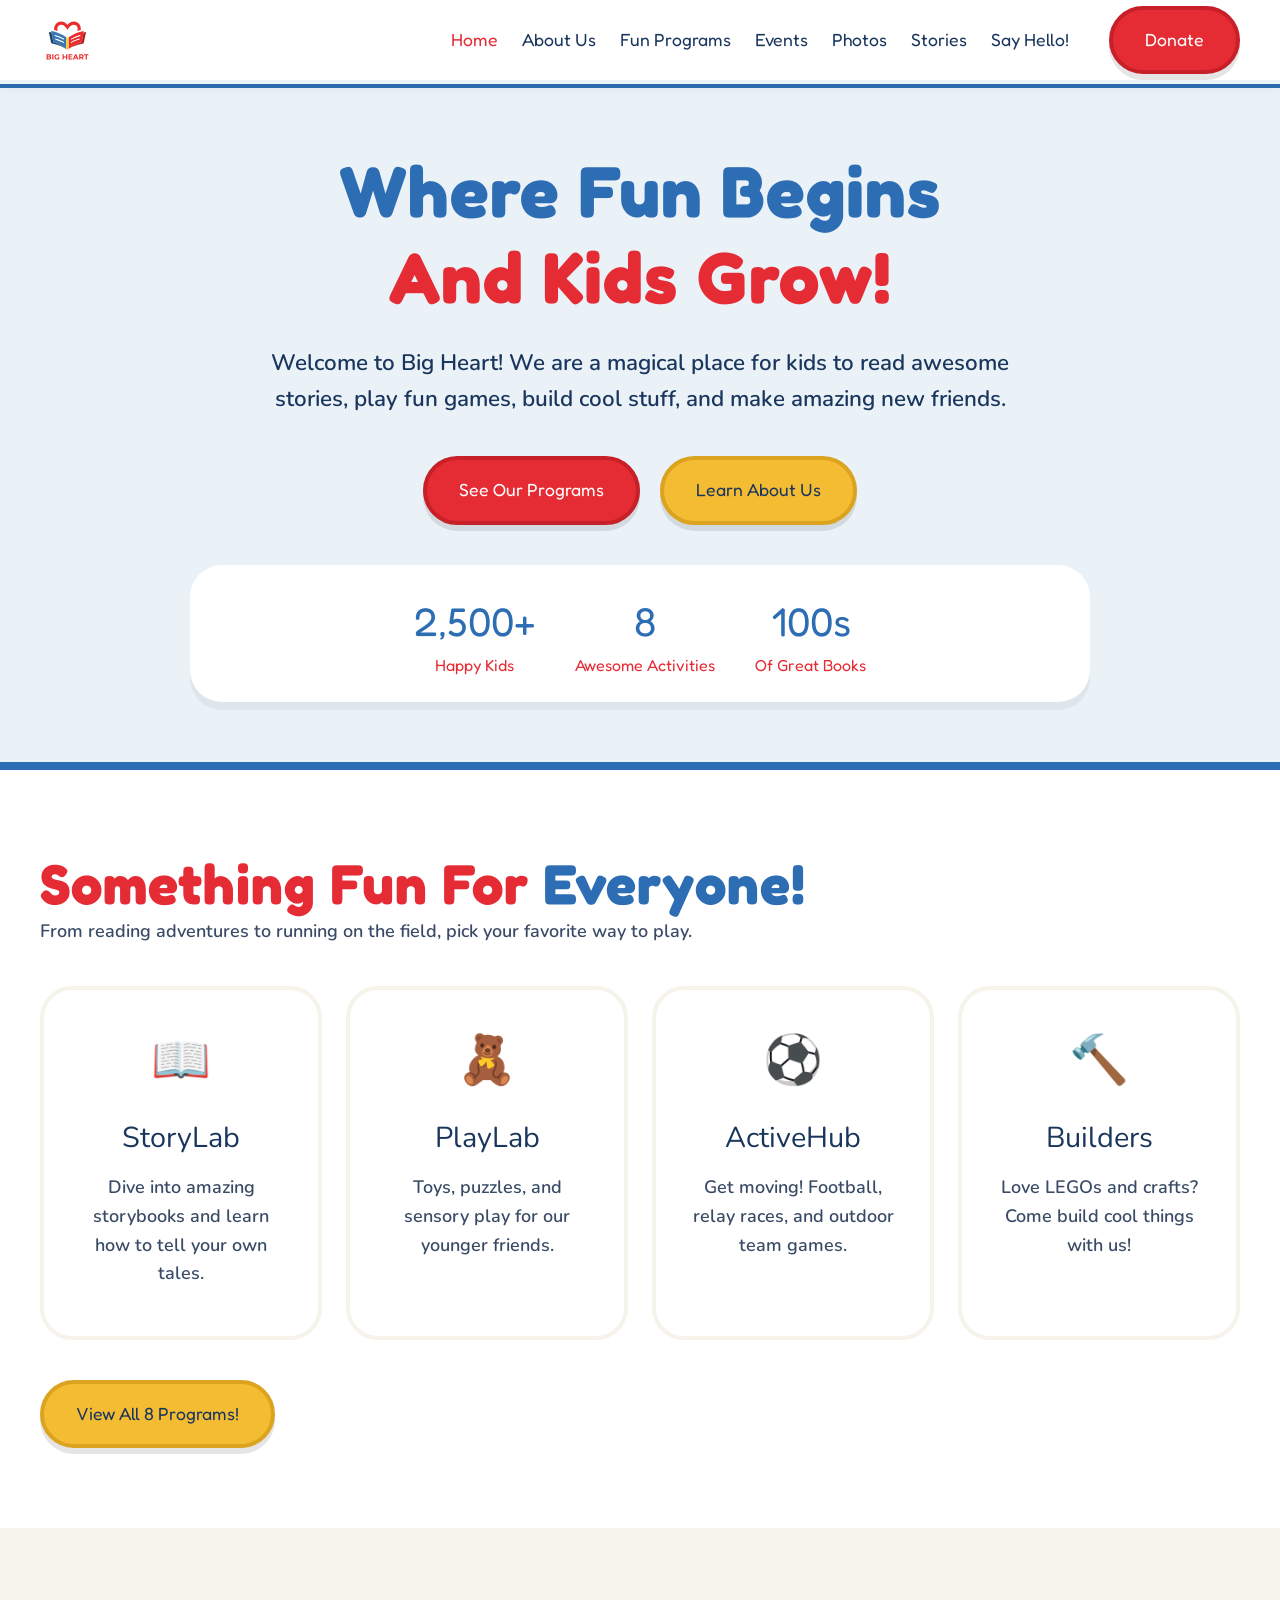
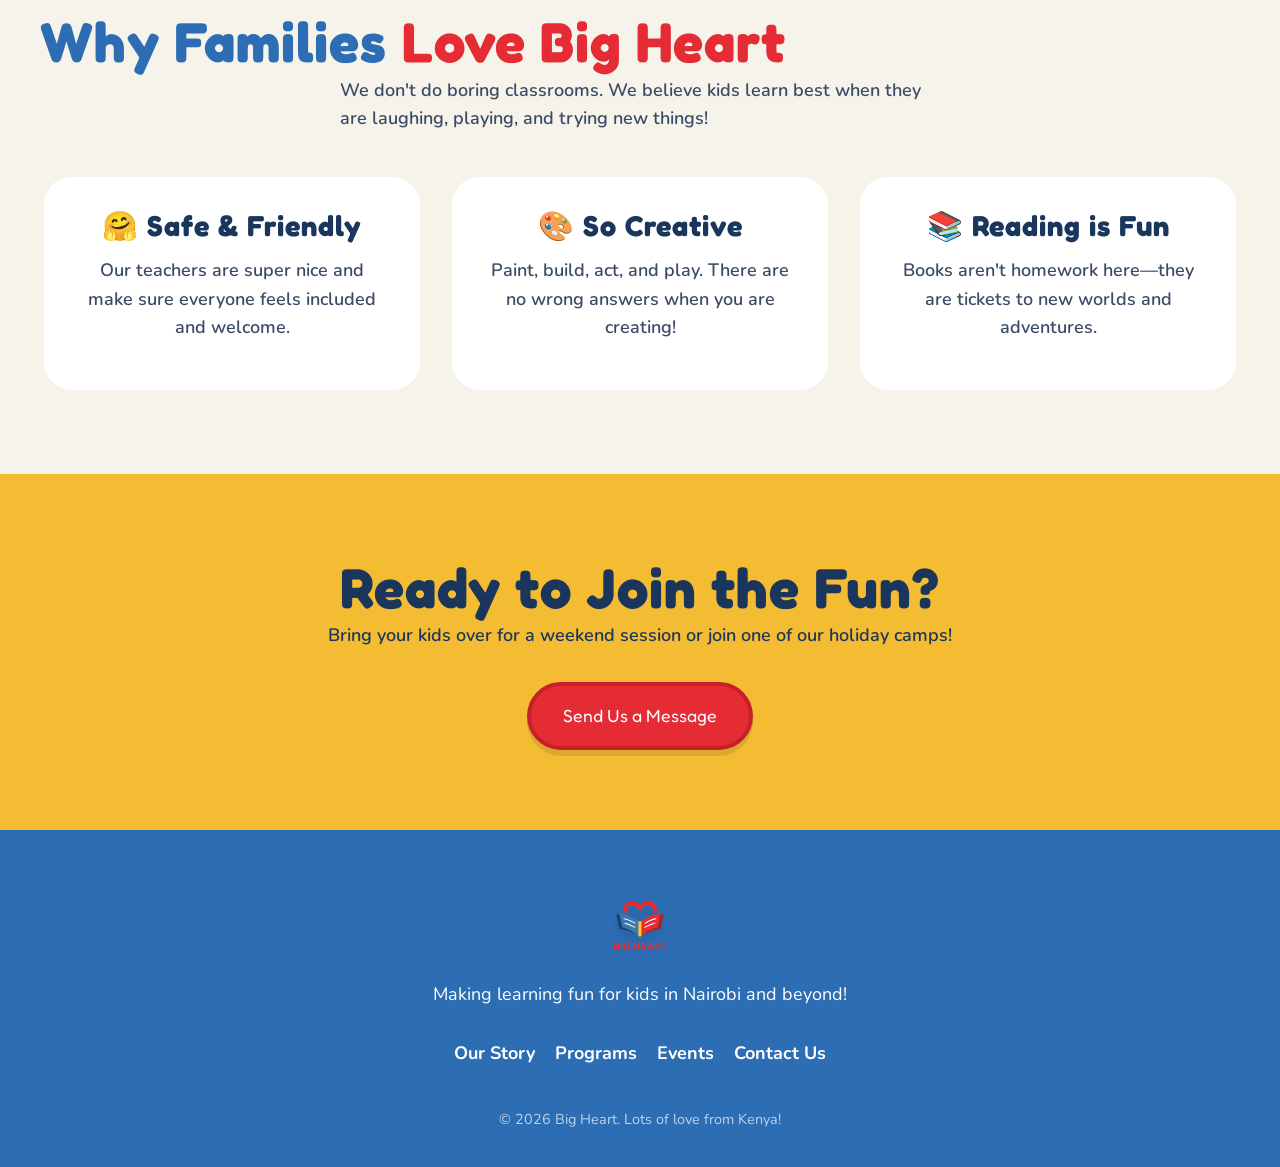
==== commit d8c79130: "update logo" ====
--- a/index.html
+++ b/index.html
@@ -31,7 +31,7 @@
 <nav class="navbar" role="navigation" aria-label="Main navigation">
   <div class="container nav-inner">
     <a href="index.html" class="nav-logo" aria-label="Big Heart Home">
-      <img src="images/logo.png" alt="Big Heart Logo" class="nav-logo-img" />
+      <img src="images/logo.svg" alt="Big Heart Logo" class="nav-logo-img" />
     </a>
         <ul class="nav-links">
       <li><a href="index.html" class="active">Home</a></li>
@@ -149,7 +149,7 @@
 
 <footer>
   <div class="container">
-    <div style="display: flex; justify-content: center; margin-bottom: 20px;"><img src="images/logo.png" alt="Big Heart Logo" style="height: 70px; filter: drop-shadow(0 4px 6px rgba(0,0,0,0.1));" /></div>
+    <div style="display: flex; justify-content: center; margin-bottom: 20px;"><img src="images/logo.svg" alt="Big Heart Logo" style="height: 70px; filter: drop-shadow(0 4px 6px rgba(0,0,0,0.1));" /></div>
     <p style="color: var(--cream); font-weight: normal; margin-bottom: 30px;">Making learning fun for kids in Nairobi and beyond!</p>
     <div style="display: flex; justify-content: center; gap: 20px; margin-bottom: 40px; flex-wrap: wrap;">
       <a href="about.html">Our Story</a><a href="programs.html">Programs</a><a href="events.html">Events</a><a href="contact.html">Contact Us</a>
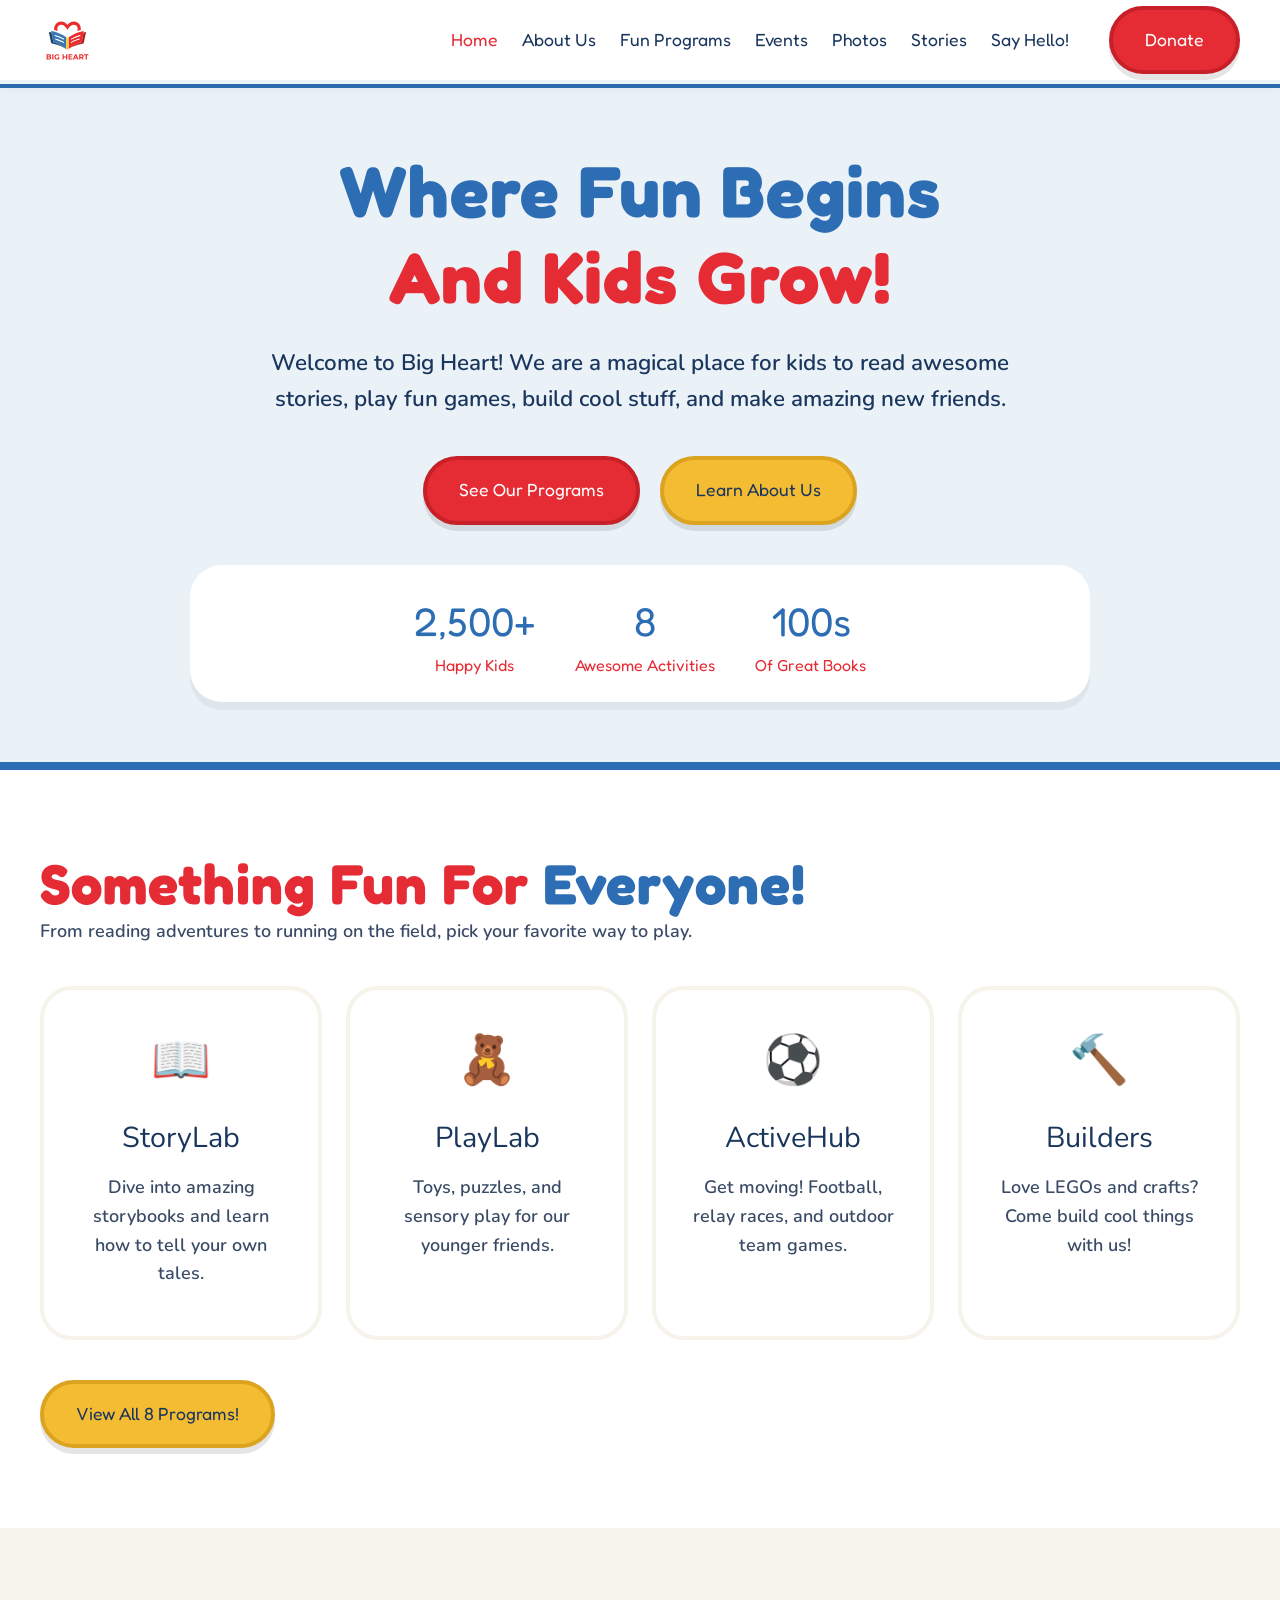
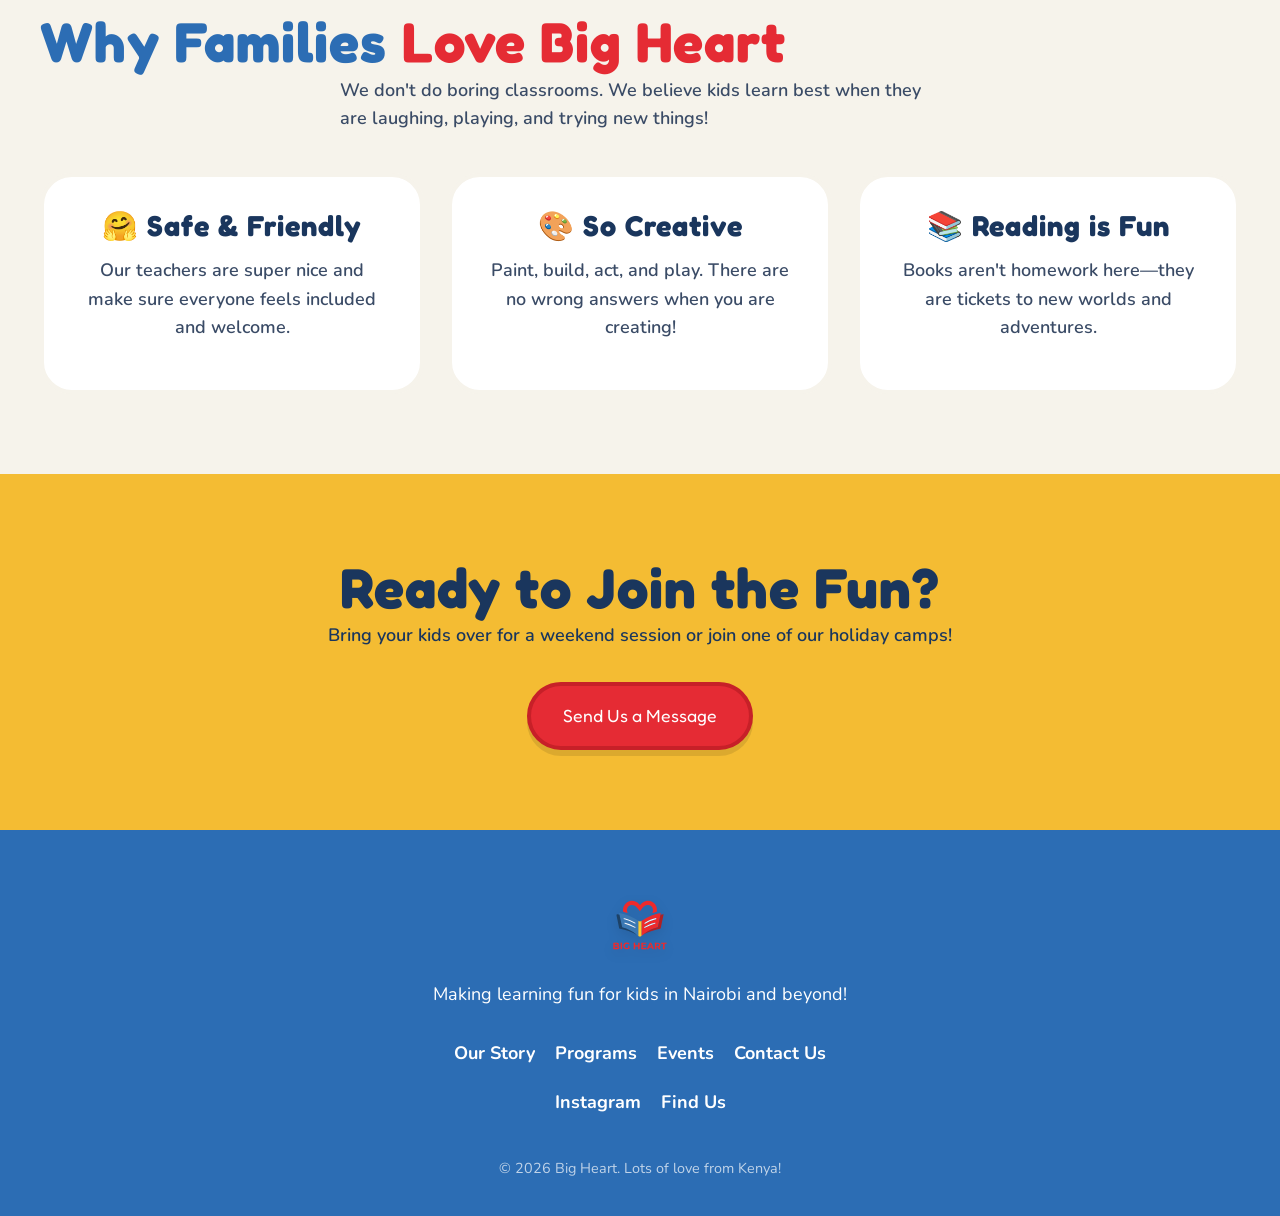
==== commit b1dd8239: "update" ====
--- a/index.html
+++ b/index.html
@@ -5,7 +5,7 @@
   <meta name="viewport" content="width=device-width, initial-scale=1.0" />
   <!-- Primary SEO -->
   <meta name="description" content="Big Heart Kenya is Nairobi's top children's activity centre for kids aged 2–16. Weekend reading clubs, sports, arts, and creative play programs in Westlands, Nairobi." />
-  <meta name="keywords" content="Big Heart Kenya, children activities Nairobi, kids programs Nairobi, weekend activities for kids Nairobi, children learning centre Kenya, kids club Nairobi, after school programs Nairobi, creative play Kenya, StoryLab Nairobi, children enrichment programs Kenya" />
+  <meta name="keywords" content="Big Heart Kenya, children activities Nairobi, kids programs Nairobi, weekend activities for kids Nairobi, children learning centre Kenya, kids club Nairobi, after school programs Nairobi, creative play Kenya, StoryLab Nairobi, children enrichment programs Kenya, kids indoor play area Nairobi, children's holiday camp Nairobi, kids birthday party venue Nairobi, family entertainment centre Nairobi, kids art classes Nairobi, kids sports camp Nairobi, toddler play area Nairobi, weekend kids club Westlands, indoor playground Nairobi, kids summer camp Nairobi" />
   <meta name="robots" content="index, follow" />
   <link rel="canonical" href="https://big-heart-wpzk.vercel.app/" />
 
@@ -15,6 +15,9 @@
   <meta property="og:title" content="Big Heart Kenya — Kids Learning, Play & Creative Programs in Nairobi" />
   <meta property="og:description" content="Big Heart Kenya is Nairobi's top children's activity centre for kids aged 2–16. Weekend reading clubs, sports, arts, and creative play programs in Westlands, Nairobi." />
   <meta property="og:image" content="https://big-heart-wpzk.vercel.app/images/og-image.jpg" />
+  <meta property="og:image:width" content="1200" />
+  <meta property="og:image:height" content="630" />
+  <meta property="og:image:alt" content="Big Heart Kenya - children's activity centre in Nairobi" />
   <meta property="og:site_name" content="Big Heart Kenya" />
   <meta property="og:locale" content="en_KE" />
 
@@ -25,6 +28,33 @@
   <meta name="twitter:image" content="https://big-heart-wpzk.vercel.app/images/og-image.jpg" />
   <title>Big Heart Kenya — Kids Learning, Play & Creative Programs in Nairobi</title>
   <link rel="stylesheet" href="style.css" />
+
+  <!-- Structured Data / Knowledge Graph -->
+  <script type="application/ld+json">
+  {
+    "@context": "https://schema.org",
+    "@type": "LocalBusiness",
+    "@id": "https://big-heart-wpzk.vercel.app/#organization",
+    "name": "Big Heart Kenya",
+    "alternateName": "Big Heart",
+    "url": "https://big-heart-wpzk.vercel.app/",
+    "logo": "https://big-heart-wpzk.vercel.app/images/logo.svg",
+    "image": "https://big-heart-wpzk.vercel.app/images/og-image.jpg",
+    "description": "Big Heart Kenya is Nairobi's children's activity centre for kids aged 2-16, offering weekend reading clubs, sports, arts, and creative play programs in Westlands, Nairobi.",
+    "priceRange": "$$",
+    "address": {
+      "@type": "PostalAddress",
+      "addressLocality": "Westlands",
+      "addressRegion": "Nairobi",
+      "addressCountry": "KE"
+    },
+    "areaServed": "Nairobi, Kenya",
+    "sameAs": [
+      "https://www.instagram.com/bigheartke/",
+      "https://share.google/0Y57chmww3RHHPMvl"
+    ]
+  }
+  </script>
 </head>
 <body>
 
@@ -151,8 +181,12 @@
   <div class="container">
     <div style="display: flex; justify-content: center; margin-bottom: 20px;"><img src="images/logo.svg" alt="Big Heart Logo" style="height: 70px; filter: drop-shadow(0 4px 6px rgba(0,0,0,0.1));" /></div>
     <p style="color: var(--cream); font-weight: normal; margin-bottom: 30px;">Making learning fun for kids in Nairobi and beyond!</p>
-    <div style="display: flex; justify-content: center; gap: 20px; margin-bottom: 40px; flex-wrap: wrap;">
+    <div style="display: flex; justify-content: center; gap: 20px; margin-bottom: 20px; flex-wrap: wrap;">
       <a href="about.html">Our Story</a><a href="programs.html">Programs</a><a href="events.html">Events</a><a href="contact.html">Contact Us</a>
+    </div>
+    <div style="display: flex; justify-content: center; gap: 20px; margin-bottom: 40px;">
+      <a href="https://www.instagram.com/bigheartke/" target="_blank" rel="me noopener" aria-label="Big Heart Kenya on Instagram">Instagram</a>
+      <a href="https://share.google/0Y57chmww3RHHPMvl" target="_blank" rel="noopener" aria-label="Find Big Heart Kenya on Google Maps">Find Us</a>
     </div>
     <p style="font-size: 0.9rem; font-weight: normal; color: rgba(255,255,255,0.7);">&copy; 2026 Big Heart. Lots of love from Kenya!</p>
   </div>
